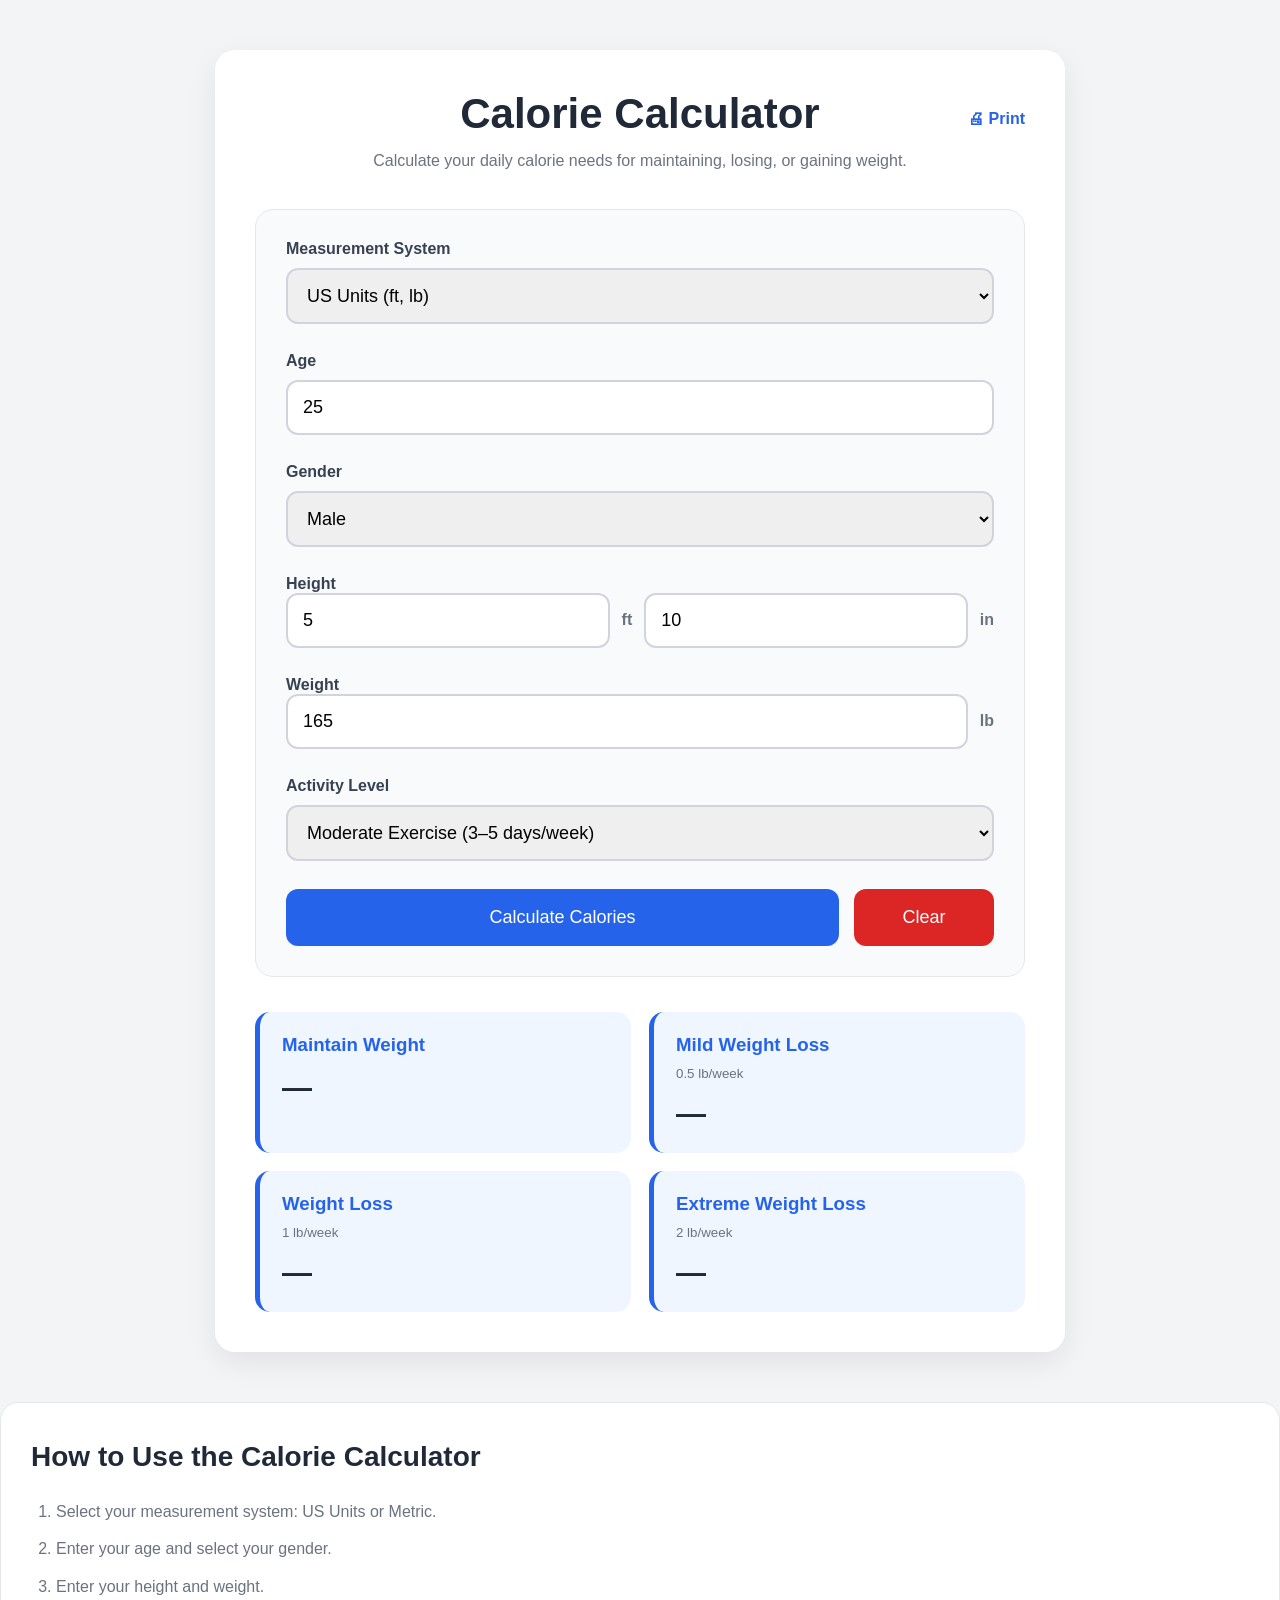
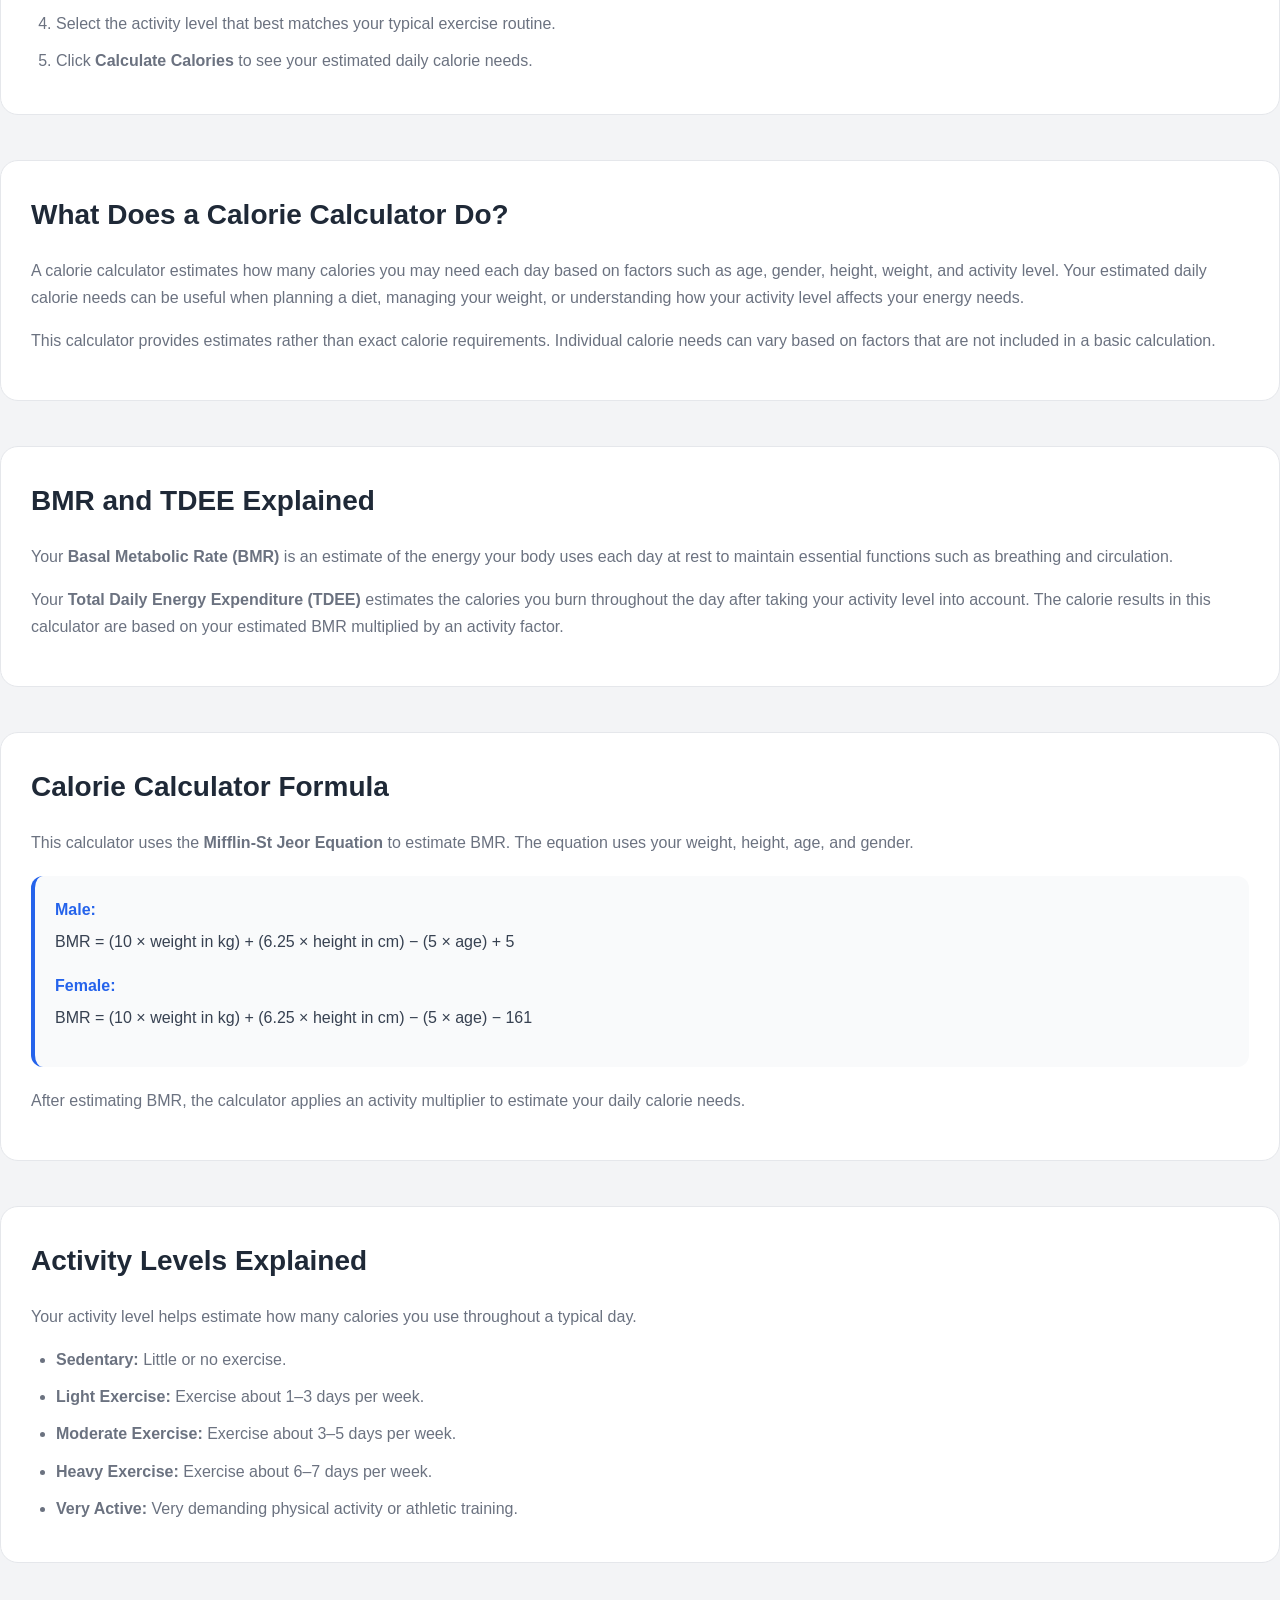
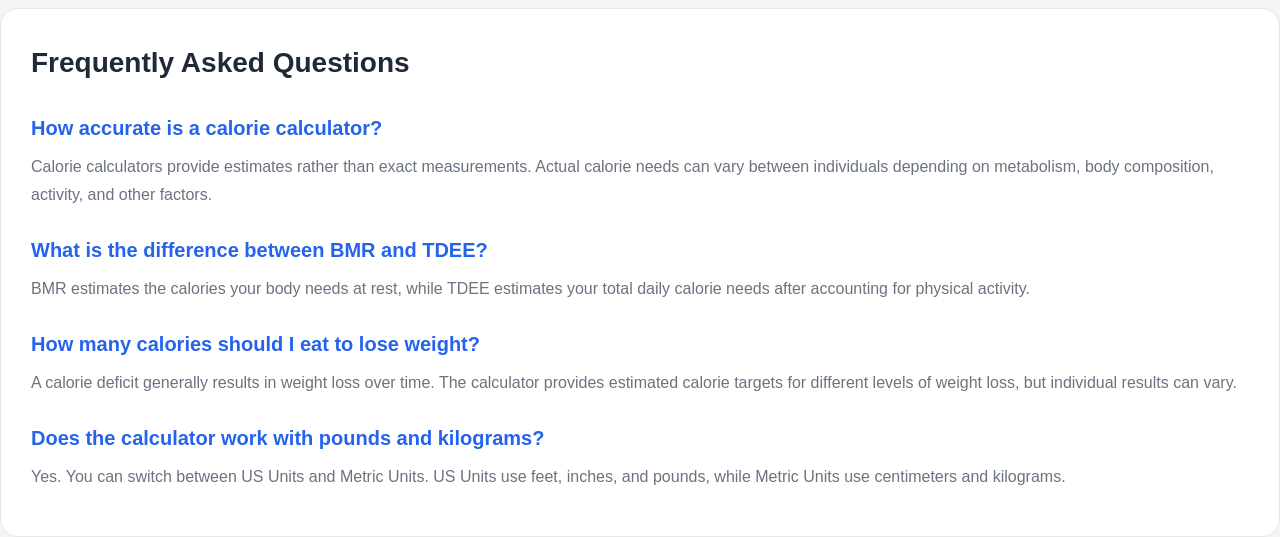
==== calorie-calculator/index.html @ cd074920 "added calorie generator" ====
<!DOCTYPE html>
<html lang="en">

<head>

    <meta charset="UTF-8">

    <meta name="viewport" content="width=device-width, initial-scale=1.0">

    <title>Calorie Calculator | WebHustle Tools</title>

    <meta name="description" content="Calculate your daily calorie needs for maintaining, losing, or gaining weight using our free calorie calculator.">

    <link rel="stylesheet" href="style.css">

</head>

<div class="container">

   <div class="title-row">

    <h1>
        Calorie Calculator
    </h1>


    <a href="print.html" target="_blank" class="print-link">
        🖨 Print
    </a>

</div>

    <p class="subtitle">
        Calculate your daily calorie needs for maintaining, losing, or gaining weight.
    </p>



    <!-- =====================================
         Calculator
    ====================================== -->

    <div class="calculator">

        <!-- Measurement System -->

        <div class="row">

            <label>
                Measurement System
            </label>

            <select id="unitSystem">

                <option value="us">
                    US Units (ft, lb)
                </option>

                <option value="metric">
                    Metric (cm, kg)
                </option>

            </select>

        </div>



        <!-- Age -->

        <div class="row">

            <label>
                Age
            </label>

            <input
                type="number"
                id="age"
                min="15"
                max="80"
                value="25"
            >

        </div>



        <!-- Gender -->

        <div class="row">

            <label>
                Gender
            </label>

            <select id="gender">

                <option value="male">
                    Male
                </option>

                <option value="female">
                    Female
                </option>

            </select>

        </div>



        <!-- Height (US) -->

        <div id="heightUS">

            <label>
                Height
            </label>

            <div class="double-input">

                <input
                    type="number"
                    id="feet"
                    value="5"
                    min="1"
                    max="8"
                >

                <span>
                    ft
                </span>

                <input
                    type="number"
                    id="inches"
                    value="10"
                    min="0"
                    max="11"
                >

                <span>
                    in
                </span>

            </div>

        </div>



        <!-- Height (Metric) -->

        <!-- Height (Metric) -->

        <div id="heightMetric" style="display:none;">

            <label>
                Height
            </label>

            <div class="double-input">

                <input
                    type="number"
                    id="cm"
                    value="178"
                >

                <span>
                    cm
                </span>

            </div>

        </div>



        <!-- Weight (US) -->

        <div id="weightUS">

            <label>
                Weight
            </label>

            <div class="double-input">

                <input
                    type="number"
                    id="pounds"
                    value="165"
                >

                <span>
                    lb
                </span>

            </div>

        </div>



        <!-- Weight (Metric) -->

        <div id="weightMetric" style="display:none;">

            <label>
                Weight
            </label>

            <div class="double-input">

                <input
                    type="number"
                    id="kg"
                    value="75"
                >

                <span>
                    kg
                </span>

            </div>

        </div>



        <!-- Activity -->

        <div class="row">

            <label>
                Activity Level
            </label>

            <select id="activity">

                <option value="1.2">
                    Sedentary (little or no exercise)
                </option>

                <option value="1.375">
                    Light Exercise (1–3 days/week)
                </option>

                <option value="1.55" selected>
                    Moderate Exercise (3–5 days/week)
                </option>

                <option value="1.725">
                    Heavy Exercise (6–7 days/week)
                </option>

                <option value="1.9">
                    Athlete / Very Active
                </option>

            </select>

        </div>



        <!-- Button -->

        <div class="button-row">

    <button id="calculateBtn">

        Calculate Calories

    </button>


    <button id="clearBtn">

        Clear

    </button>

    </div>
    </div>



    <!-- =====================================
         Results
    ====================================== -->

    <div class="results">

        <div class="result-card">

            <h3>
                Maintain Weight
            </h3>

            <p id="maintain">

                —

            </p>

        </div>



        <div class="result-card">

            <h3>
                Mild Weight Loss
            </h3>

            <small>
                0.5 lb/week
            </small>

            <p id="mild">

                —

            </p>

        </div>



        <div class="result-card">

            <h3>
                Weight Loss
            </h3>

            <small>
                1 lb/week
            </small>

            <p id="loss">

                —

            </p>

        </div>



        <div class="result-card">

            <h3>
                Extreme Weight Loss
            </h3>

            <small>
                2 lb/week
            </small>

            <p id="extreme">

                —

            </p>

        </div>

    </div>

</div>

<!-- =====================================
     Instructions
====================================== -->

<section class="info-section">

    <h2>
        How to Use the Calorie Calculator
    </h2>

    <ol>

        <li>
            Select your measurement system: US Units or Metric.
        </li>

        <li>
            Enter your age and select your gender.
        </li>

        <li>
            Enter your height and weight.
        </li>

        <li>
            Select the activity level that best matches your typical exercise routine.
        </li>

        <li>
            Click <strong>Calculate Calories</strong> to see your estimated daily calorie needs.
        </li>

    </ol>

</section>



<!-- =====================================
     About the Calculator
====================================== -->

<section class="info-section">

    <h2>
        What Does a Calorie Calculator Do?
    </h2>

    <p>
        A calorie calculator estimates how many calories you may need each
        day based on factors such as age, gender, height, weight, and
        activity level. Your estimated daily calorie needs can be useful
        when planning a diet, managing your weight, or understanding how
        your activity level affects your energy needs.
    </p>

    <p>
        This calculator provides estimates rather than exact calorie
        requirements. Individual calorie needs can vary based on factors
        that are not included in a basic calculation.
    </p>

</section>



<!-- =====================================
     BMR & TDEE
====================================== -->

<section class="info-section">

    <h2>
        BMR and TDEE Explained
    </h2>

    <p>
        Your <strong>Basal Metabolic Rate (BMR)</strong> is an estimate of
        the energy your body uses each day at rest to maintain essential
        functions such as breathing and circulation.
    </p>

    <p>
        Your <strong>Total Daily Energy Expenditure (TDEE)</strong> estimates
        the calories you burn throughout the day after taking your activity
        level into account. The calorie results in this calculator are based
        on your estimated BMR multiplied by an activity factor.
    </p>

</section>



<!-- =====================================
     Formula
====================================== -->

<section class="info-section">

    <h2>
        Calorie Calculator Formula
    </h2>

    <p>
        This calculator uses the <strong>Mifflin-St Jeor Equation</strong>
        to estimate BMR. The equation uses your weight, height, age, and
        gender.
    </p>

    <div class="formula-box">

        <strong>
            Male:
        </strong>

        <p>
            BMR = (10 × weight in kg) + (6.25 × height in cm)
            − (5 × age) + 5
        </p>


        <strong>
            Female:
        </strong>

        <p>
            BMR = (10 × weight in kg) + (6.25 × height in cm)
            − (5 × age) − 161
        </p>

    </div>

    <p>
        After estimating BMR, the calculator applies an activity multiplier
        to estimate your daily calorie needs.
    </p>

</section>



<!-- =====================================
     Activity Levels
====================================== -->

<section class="info-section">

    <h2>
        Activity Levels Explained
    </h2>

    <p>
        Your activity level helps estimate how many calories you use
        throughout a typical day.
    </p>

    <ul>

        <li>
            <strong>Sedentary:</strong>
            Little or no exercise.
        </li>

        <li>
            <strong>Light Exercise:</strong>
            Exercise about 1–3 days per week.
        </li>

        <li>
            <strong>Moderate Exercise:</strong>
            Exercise about 3–5 days per week.
        </li>

        <li>
            <strong>Heavy Exercise:</strong>
            Exercise about 6–7 days per week.
        </li>

        <li>
            <strong>Very Active:</strong>
            Very demanding physical activity or athletic training.
        </li>

    </ul>

</section>



<!-- =====================================
     FAQ
====================================== -->

<section class="info-section">

    <h2>
        Frequently Asked Questions
    </h2>


    <h3>
        How accurate is a calorie calculator?
    </h3>

    <p>
        Calorie calculators provide estimates rather than exact measurements.
        Actual calorie needs can vary between individuals depending on
        metabolism, body composition, activity, and other factors.
    </p>


    <h3>
        What is the difference between BMR and TDEE?
    </h3>

    <p>
        BMR estimates the calories your body needs at rest, while TDEE
        estimates your total daily calorie needs after accounting for
        physical activity.
    </p>


    <h3>
        How many calories should I eat to lose weight?
    </h3>

    <p>
        A calorie deficit generally results in weight loss over time.
        The calculator provides estimated calorie targets for different
        levels of weight loss, but individual results can vary.
    </p>


    <h3>
        Does the calculator work with pounds and kilograms?
    </h3>

    <p>
        Yes. You can switch between US Units and Metric Units. US Units
        use feet, inches, and pounds, while Metric Units use centimeters
        and kilograms.
    </p>

</section>

<script src="script.js"></script>

</html>
---- calorie-calculator/style.css ----
*{
    margin:0;
    padding:0;
    box-sizing:border-box;
}

body{

    font-family:Arial,Helvetica,sans-serif;

    background:#f3f4f6;

    color:#1f2937;

}

.container{

    max-width:850px;

    margin:50px auto;

    background:white;

    padding:40px;

    border-radius:20px;

    box-shadow:0 10px 30px rgba(0,0,0,.08);

}

h1{

    text-align:center;

    font-size:42px;

    margin-bottom:10px;

}

.subtitle{

    text-align:center;

    color:#6b7280;

    margin-bottom:35px;

    line-height:1.6;

}



/* ==========================
   Calculator Card
========================== */

.calculator{

    background:#f9fafb;

    border:1px solid #e5e7eb;

    border-radius:18px;

    padding:30px;

    display:flex;

    flex-direction:column;

    gap:28px;

}



.row{

    display:flex;

    flex-direction:column;

    gap:10px;

}



label{

    font-weight:bold;

    color:#374151;

}



input,
select{

    width:100%;

    padding:15px;

    font-size:18px;

    border:2px solid #d1d5db;

    border-radius:12px;

    outline:none;

}



input:focus,
select:focus{

    border-color:#2563eb;

}



/* ==========================
   Height & Weight Inputs
========================== */

.double-input{

    display:flex;

    align-items:center;

    gap:12px;

}



.double-input input{

    flex:1;

}



.double-input span{

    font-weight:bold;

    color:#6b7280;

}



/* ==========================
   Button
========================== */

button{

    border:none;

    background:#2563eb;

    color:white;

    padding:18px;

    font-size:18px;

    border-radius:12px;

    cursor:pointer;

    transition:.2s;

}



button:hover{

    background:#1d4ed8;

    transform:translateY(-2px);

}



button:active{

    transform:scale(.98);

}



/* ==========================
   Results
========================== */

.results{

    margin-top:35px;

    display:grid;

    grid-template-columns:repeat(2,1fr);

    gap:18px;

}



.result-card{

    background:#eff6ff;

    border-left:5px solid #2563eb;

    border-radius:15px;

    padding:22px;

}



.result-card h3{

    color:#2563eb;

    margin-bottom:8px;

}



.result-card small{

    color:#6b7280;

}



.result-card p{

    margin-top:15px;

    font-size:30px;

    font-weight:bold;

    color:#1f2937;

}



/* ==========================
   Mobile
========================== */

@media(max-width:700px){

.container{

    margin:15px;

    padding:20px;

}

.results{

    grid-template-columns:1fr;

}

.double-input{

    flex-wrap:wrap;

}

button{

    font-size:16px;

}

}

/* =====================================
   Information Sections
====================================== */

.info-section{

    margin-top:45px;

    padding:30px;

    background:#ffffff;

    border:1px solid #e5e7eb;

    border-radius:18px;

    line-height:1.7;

}

.info-section h2{

    font-size:28px;

    margin-bottom:18px;

    color:#1f2937;

}

.info-section h3{

    font-size:20px;

    margin-top:25px;

    margin-bottom:8px;

    color:#2563eb;

}

.info-section p{

    color:#6b7280;

    margin-bottom:16px;

}

.info-section ol,
.info-section ul{

    padding-left:25px;

    color:#6b7280;

}

.info-section li{

    margin-bottom:10px;

}

.formula-box{

    background:#f9fafb;

    border-left:4px solid #2563eb;

    padding:20px;

    border-radius:12px;

    margin:20px 0;

}

.formula-box strong{

    display:block;

    color:#2563eb;

    margin-bottom:5px;

}

.formula-box p{

    color:#374151;

    font-weight:500;

}

/* =====================================
   Title + Print Link
====================================== */

.title-row{

    display:flex;

    justify-content:center;

    align-items:center;

    position:relative;

}


.print-link{

    position:absolute;

    right:0;

    top:50%;

    transform:translateY(-50%);

    text-decoration:none;

    color:#2563eb;

    font-size:16px;

    font-weight:bold;

}


.print-link:hover{

    color:#1d4ed8;

}

/* =====================================
   Calculator Buttons
====================================== */

.button-row{

    display:flex;

    gap:15px;

}


#calculateBtn{

    flex:1;

}


#clearBtn{

    width:140px;

    background:#dc2626;

}


#clearBtn:hover{

    background:#b91c1c;

}


@media(max-width:700px){

    .button-row{

        flex-direction:column;

    }


    #clearBtn{

        width:100%;

    }

}
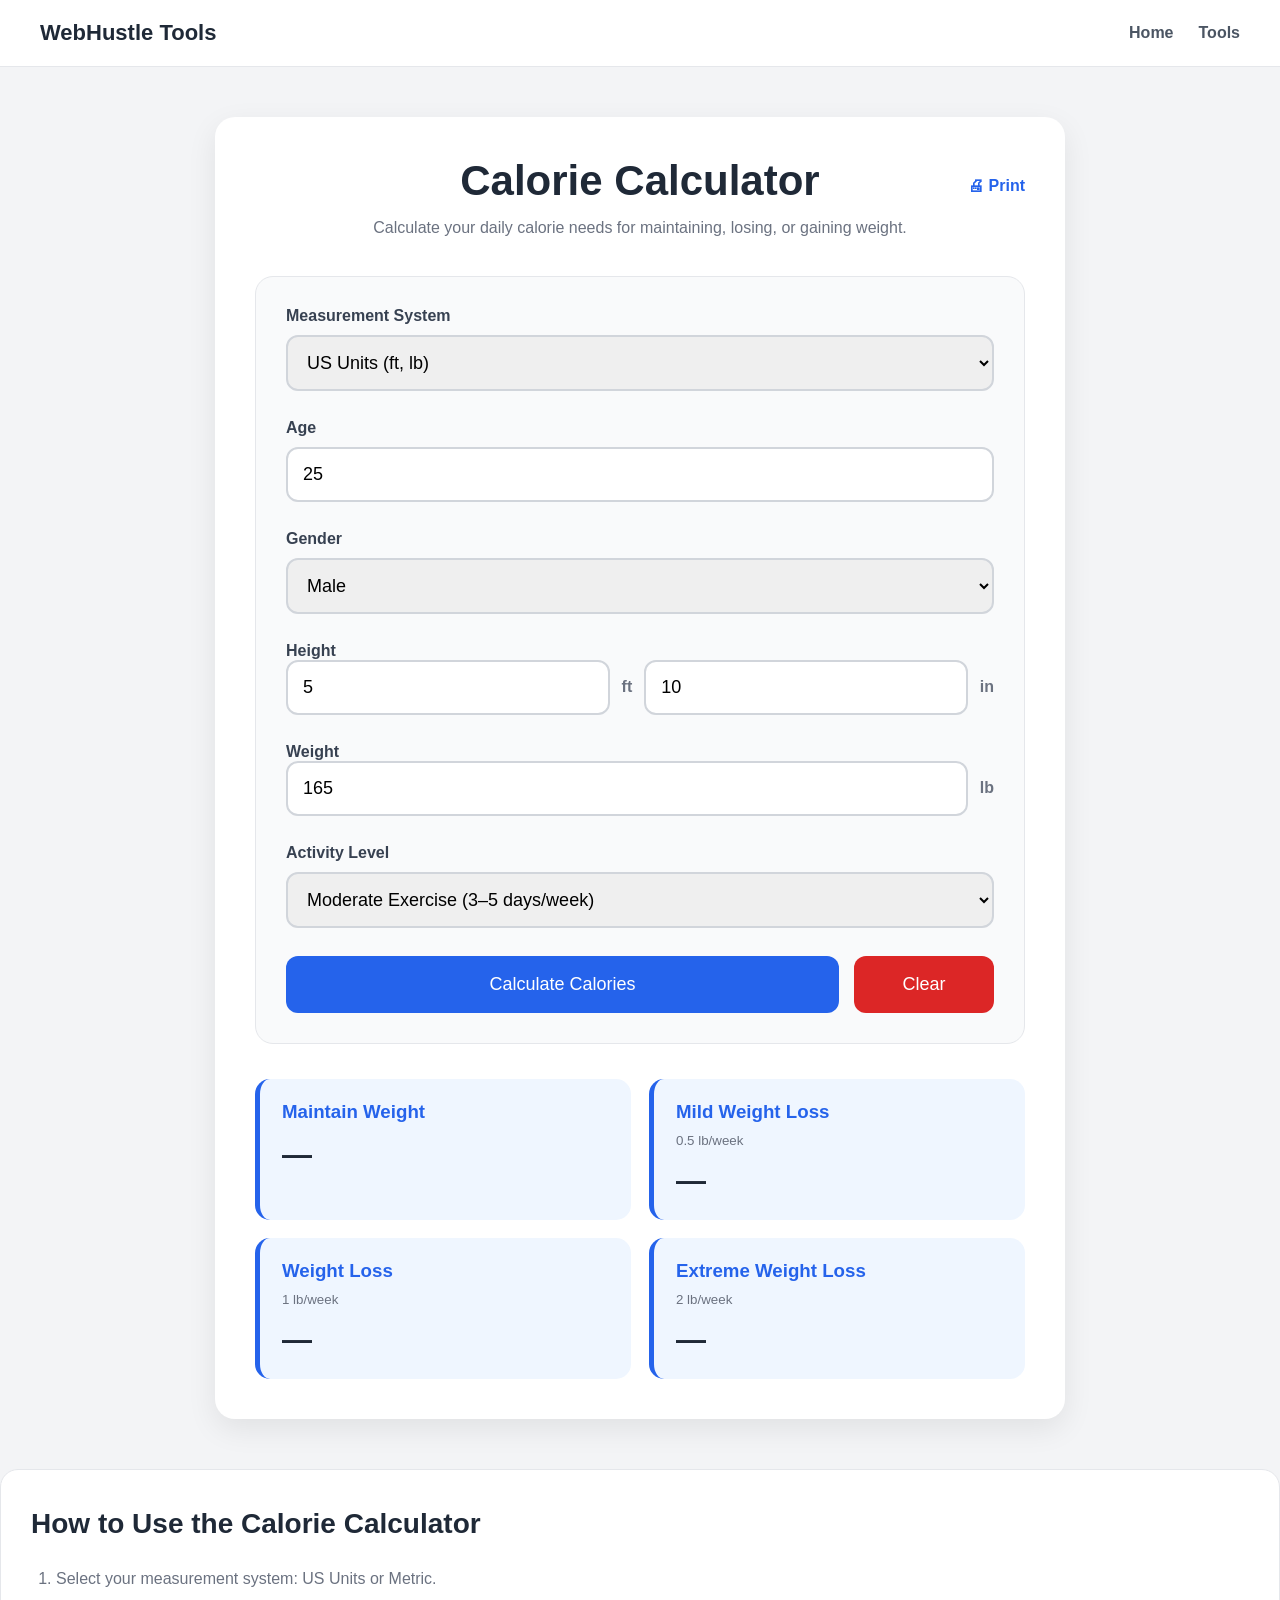
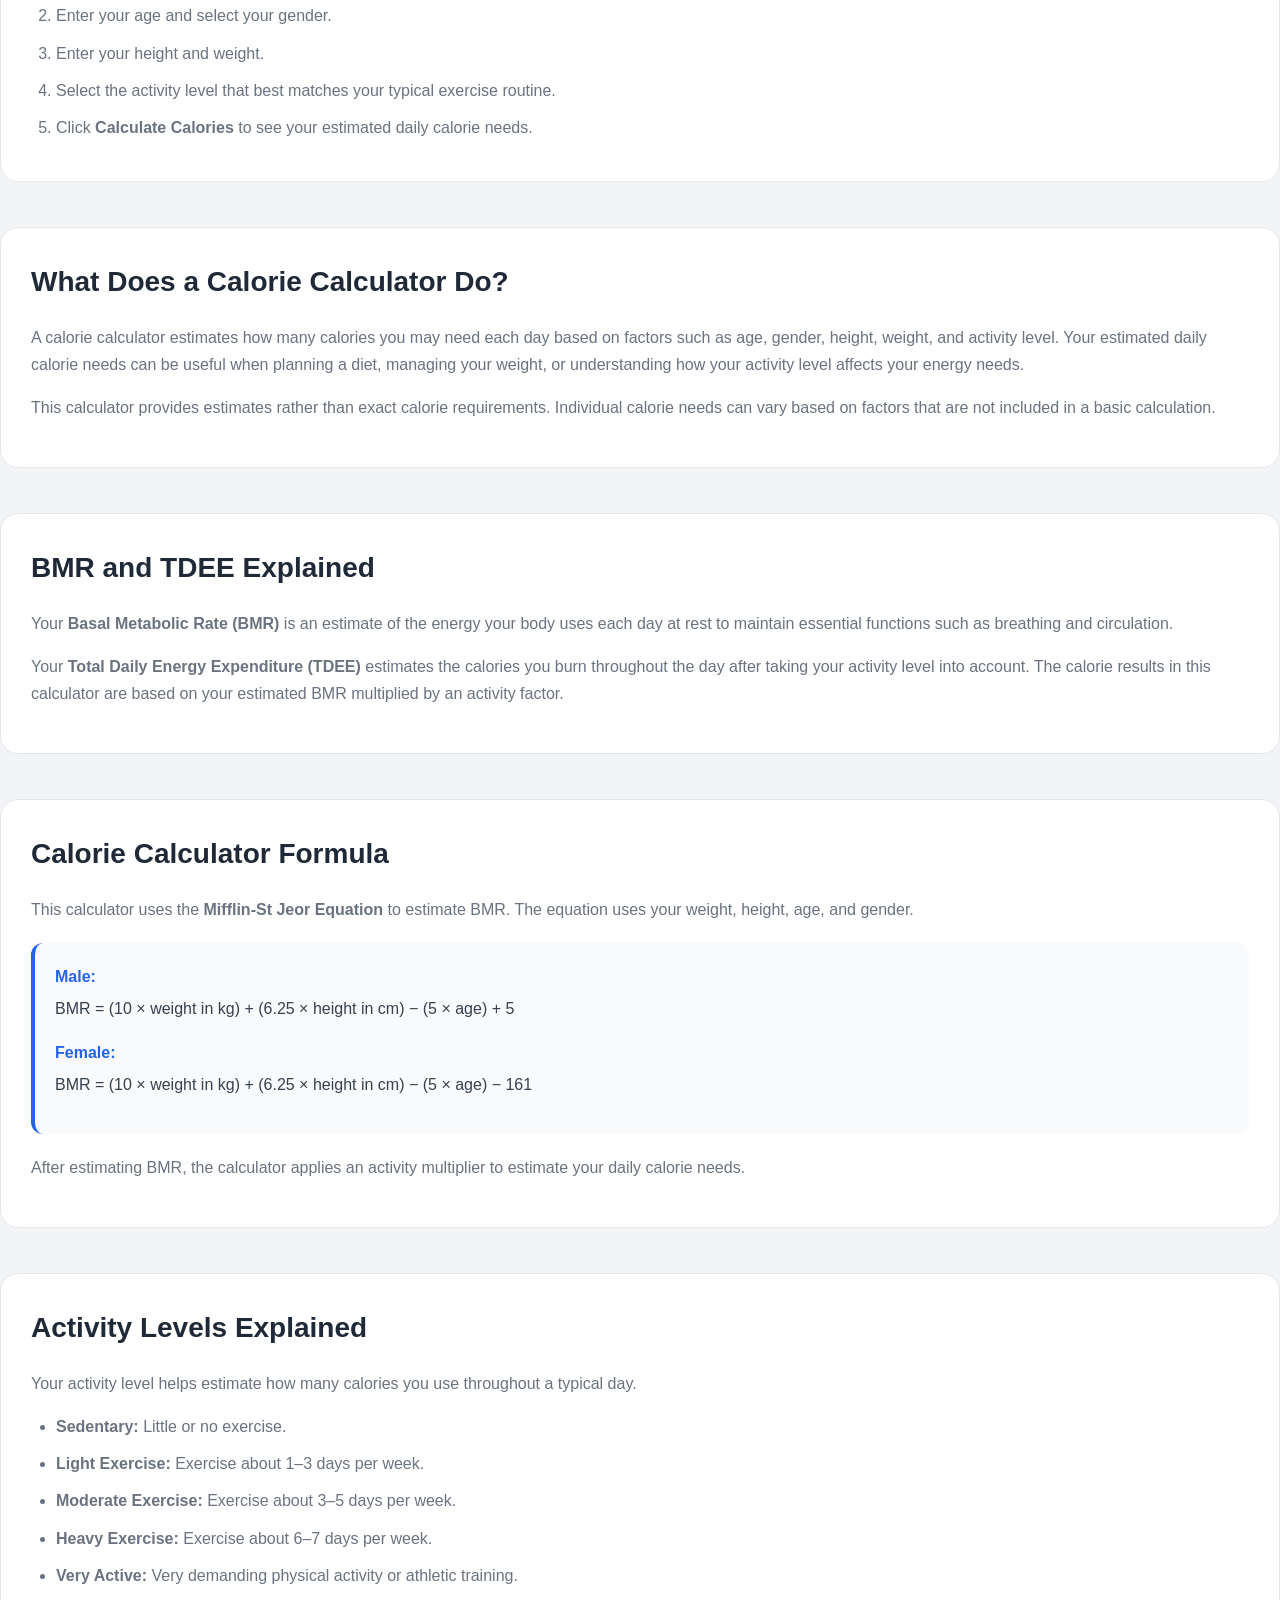
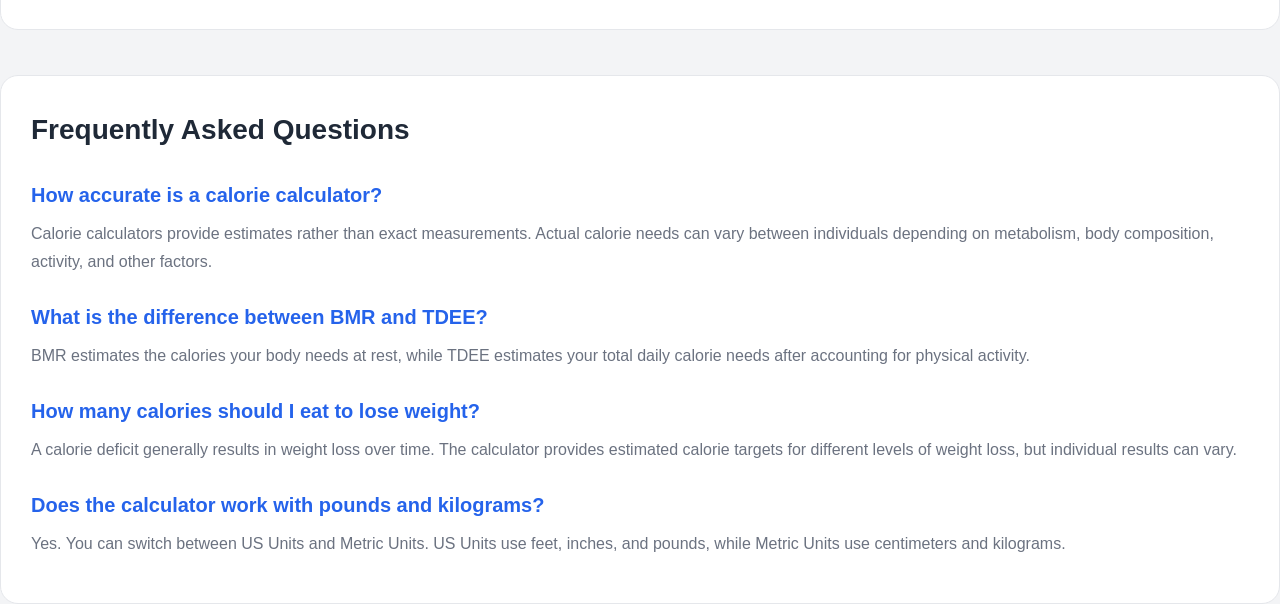
==== commit 7690bc34: "Add calorie calculator site navigation" ====
--- a/calorie-calculator/index.html
+++ b/calorie-calculator/index.html
@@ -14,6 +14,29 @@
     <link rel="stylesheet" href="style.css">
 
 </head>
+
+    <nav>
+
+        <div class="logo">
+            <a href="../index.html">
+                WebHustle Tools
+            </a>
+        </div>
+
+
+        <div class="nav-links">
+
+            <a href="../index.html">
+                Home
+            </a>
+
+            <a href="../index.html#tools">
+                Tools
+            </a>
+
+        </div>
+
+    </nav>
 
 <div class="container">
 
--- a/calorie-calculator/style.css
+++ b/calorie-calculator/style.css
@@ -496,4 +496,91 @@
 
     }
 
+}
+/* =====================================
+   Navigation
+====================================== */
+
+nav{
+
+    display:flex;
+
+    justify-content:space-between;
+
+    align-items:center;
+
+    padding:20px 40px;
+
+    background:white;
+
+    border-bottom:1px solid #e5e7eb;
+
+    position:sticky;
+
+    top:0;
+
+    z-index:1000;
+
+}
+
+
+.logo a{
+
+    color:#1f2937;
+
+    text-decoration:none;
+
+    font-size:22px;
+
+    font-weight:bold;
+
+}
+
+
+.nav-links{
+
+    display:flex;
+
+    gap:25px;
+
+}
+
+
+.nav-links a{
+
+    color:#4b5563;
+
+    text-decoration:none;
+
+    font-weight:600;
+
+    transition:.2s;
+
+}
+
+
+.nav-links a:hover{
+
+    color:#2563eb;
+
+}
+
+
+@media(max-width:700px){
+
+    nav{
+
+        padding:18px 20px;
+
+    }
+
+
+    .nav-links{
+
+        gap:14px;
+
+        font-size:14px;
+
+    }
+
 }
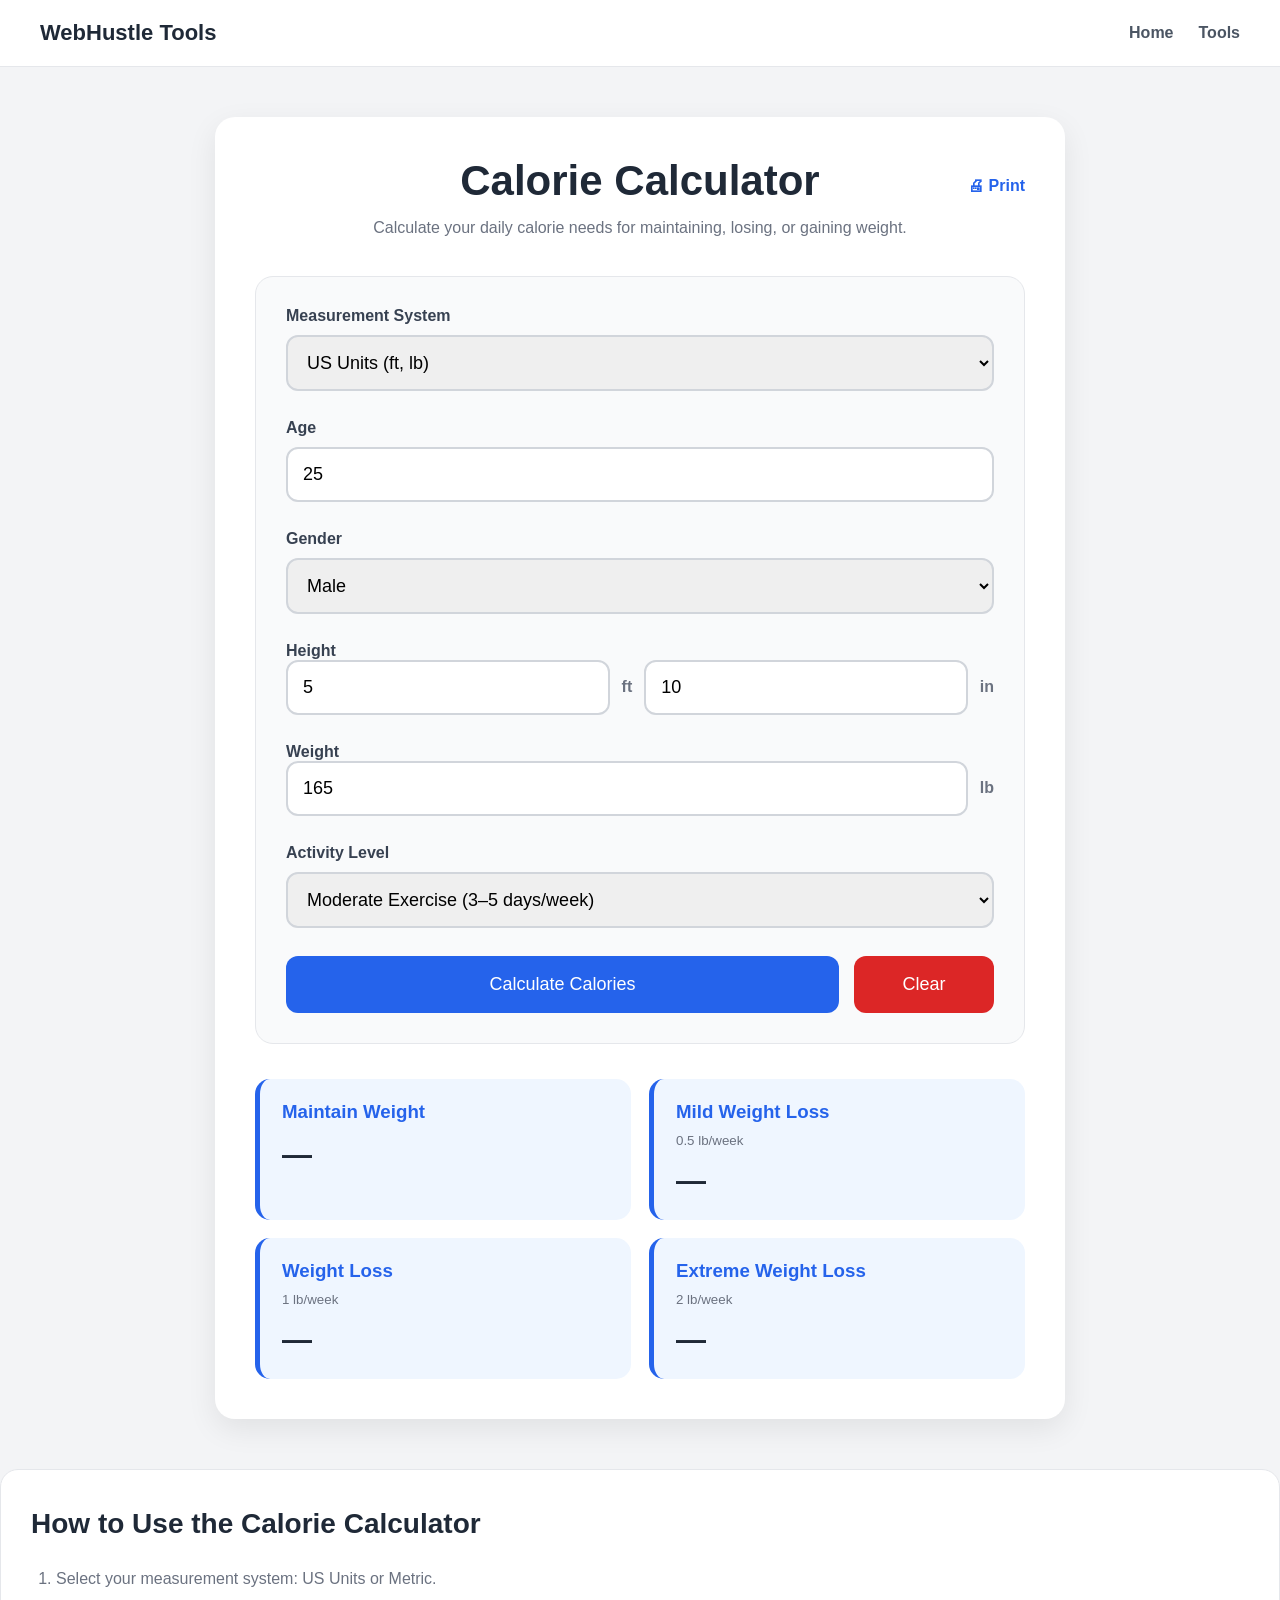
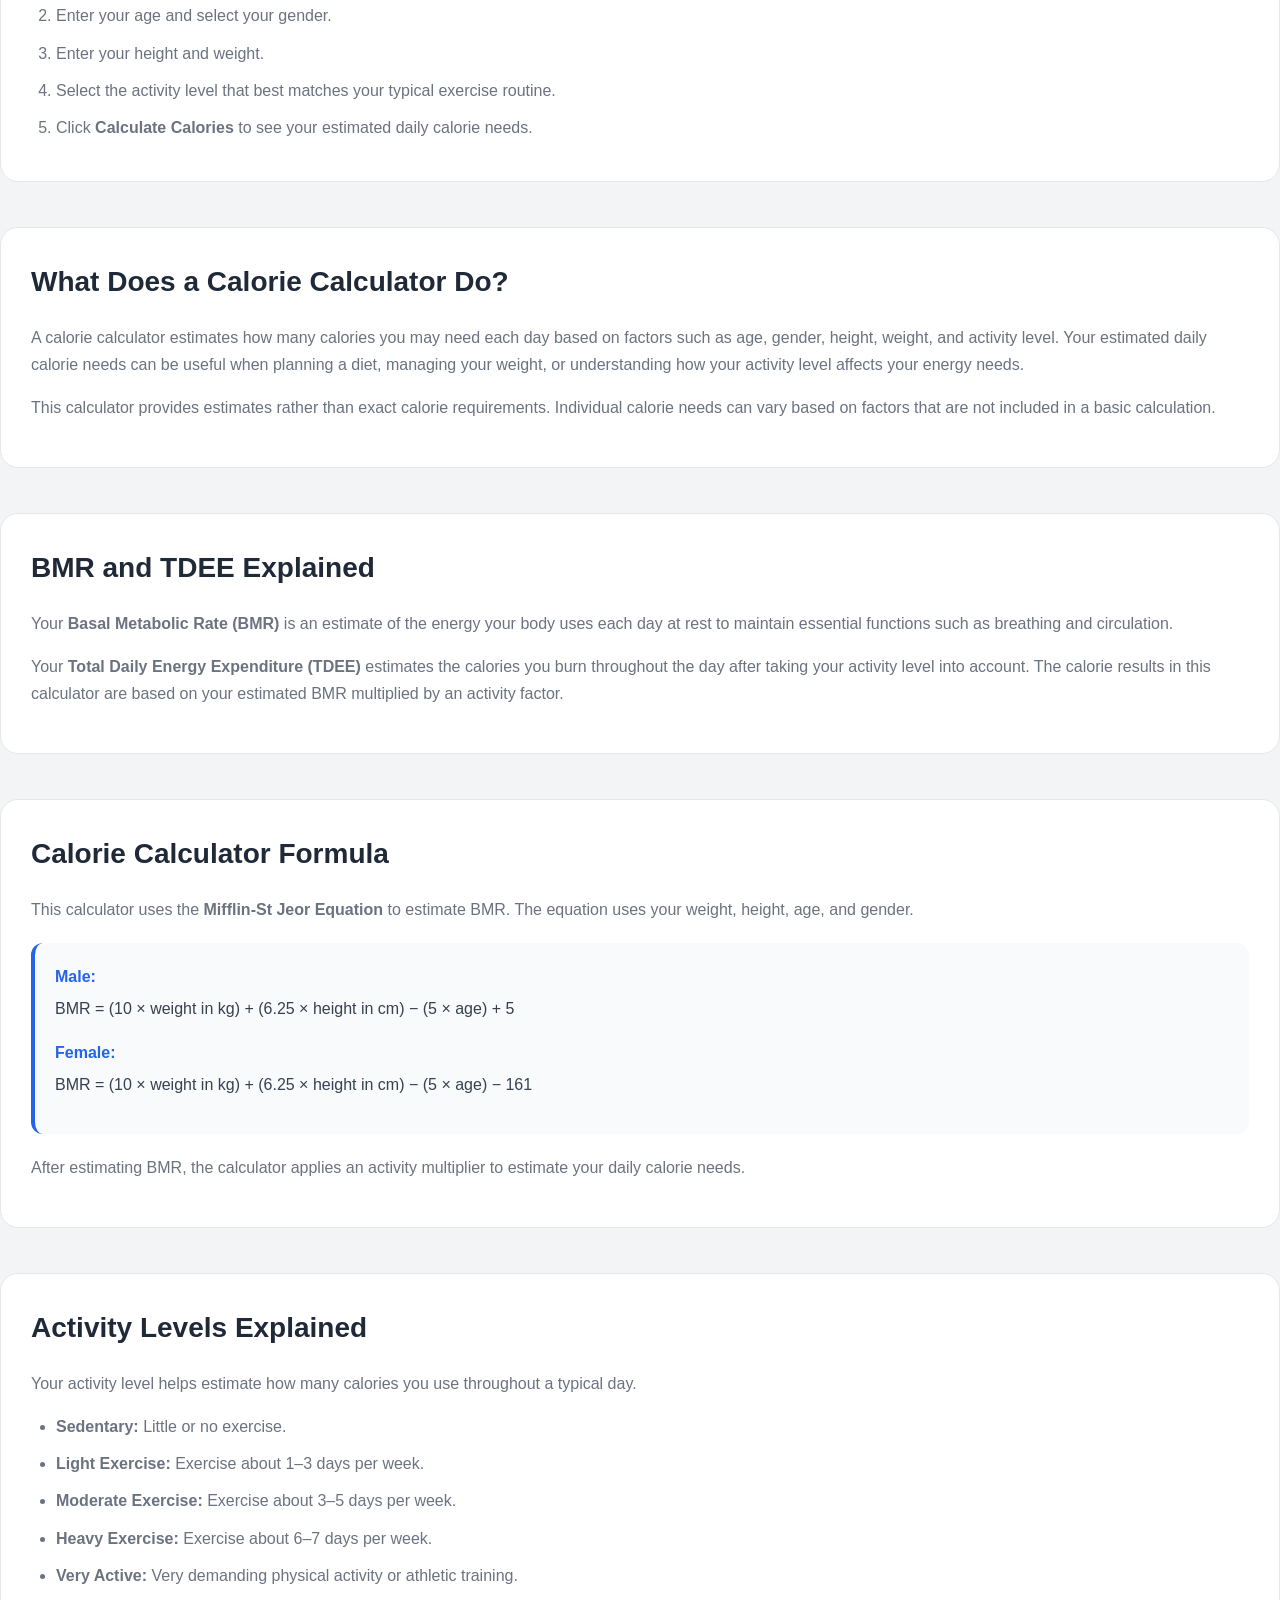
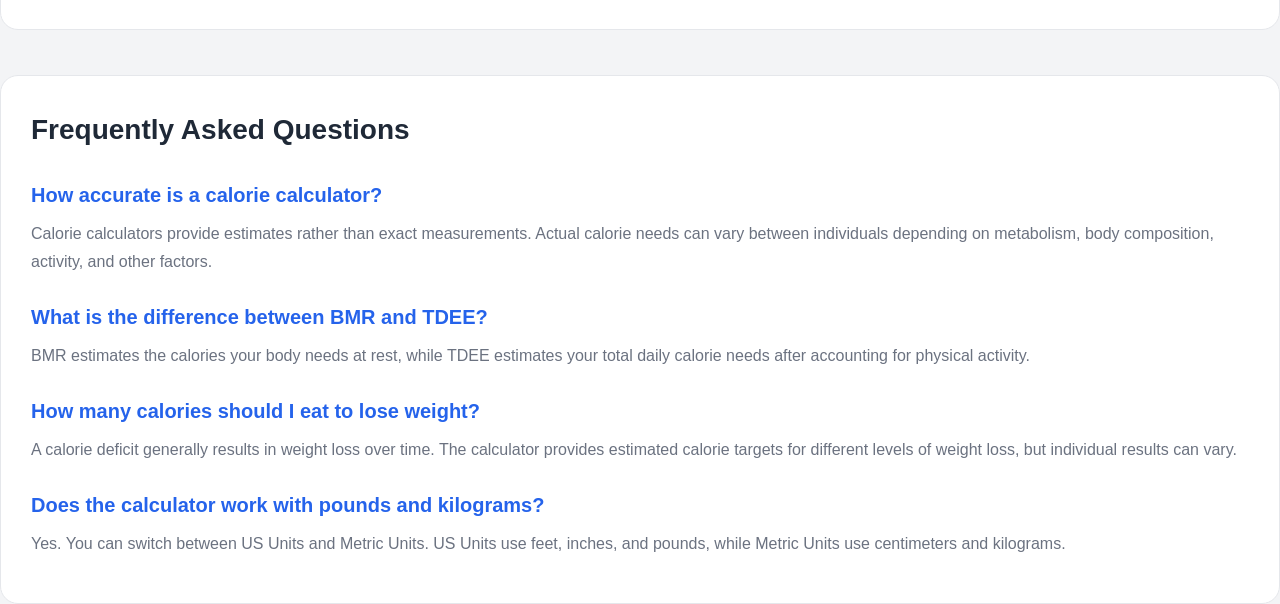
==== commit 725192bf: "added navbar and back to top buttons for each tool" ====
--- a/calorie-calculator/index.html
+++ b/calorie-calculator/index.html
@@ -56,7 +56,6 @@
     <p class="subtitle">
         Calculate your daily calorie needs for maintaining, losing, or gaining weight.
     </p>
-
 
 
     <!-- =====================================
@@ -640,6 +639,14 @@
 
 </section>
 
+<!-- =====================================
+     Back to Top Button
+====================================== -->
+
+<button id="backToTop" aria-label="Back to top">
+    ↑
+</button>
+
 <script src="script.js"></script>
 
 </html>
--- a/calorie-calculator/style.css
+++ b/calorie-calculator/style.css
@@ -583,4 +583,64 @@
 
     }
 
+}
+
+/* =====================================
+   Back to Top Button
+====================================== */
+
+#backToTop{
+
+    position:fixed;
+
+    bottom:30px;
+
+    right:30px;
+
+    width:52px;
+
+    height:52px;
+
+    border:none;
+
+    border-radius:50%;
+
+    background:#2563eb;
+
+    color:white;
+
+    font-size:24px;
+
+    font-weight:bold;
+
+    cursor:pointer;
+
+    display:none;
+
+    align-items:center;
+
+    justify-content:center;
+
+    box-shadow:0 6px 18px rgba(0,0,0,.18);
+
+    transition:.2s;
+
+    z-index:999;
+
+}
+
+
+#backToTop:hover{
+
+    background:#1d4ed8;
+
+    transform:translateY(-3px);
+
+}
+
+
+#backToTop:active{
+
+    transform:scale(.95);
+
 }
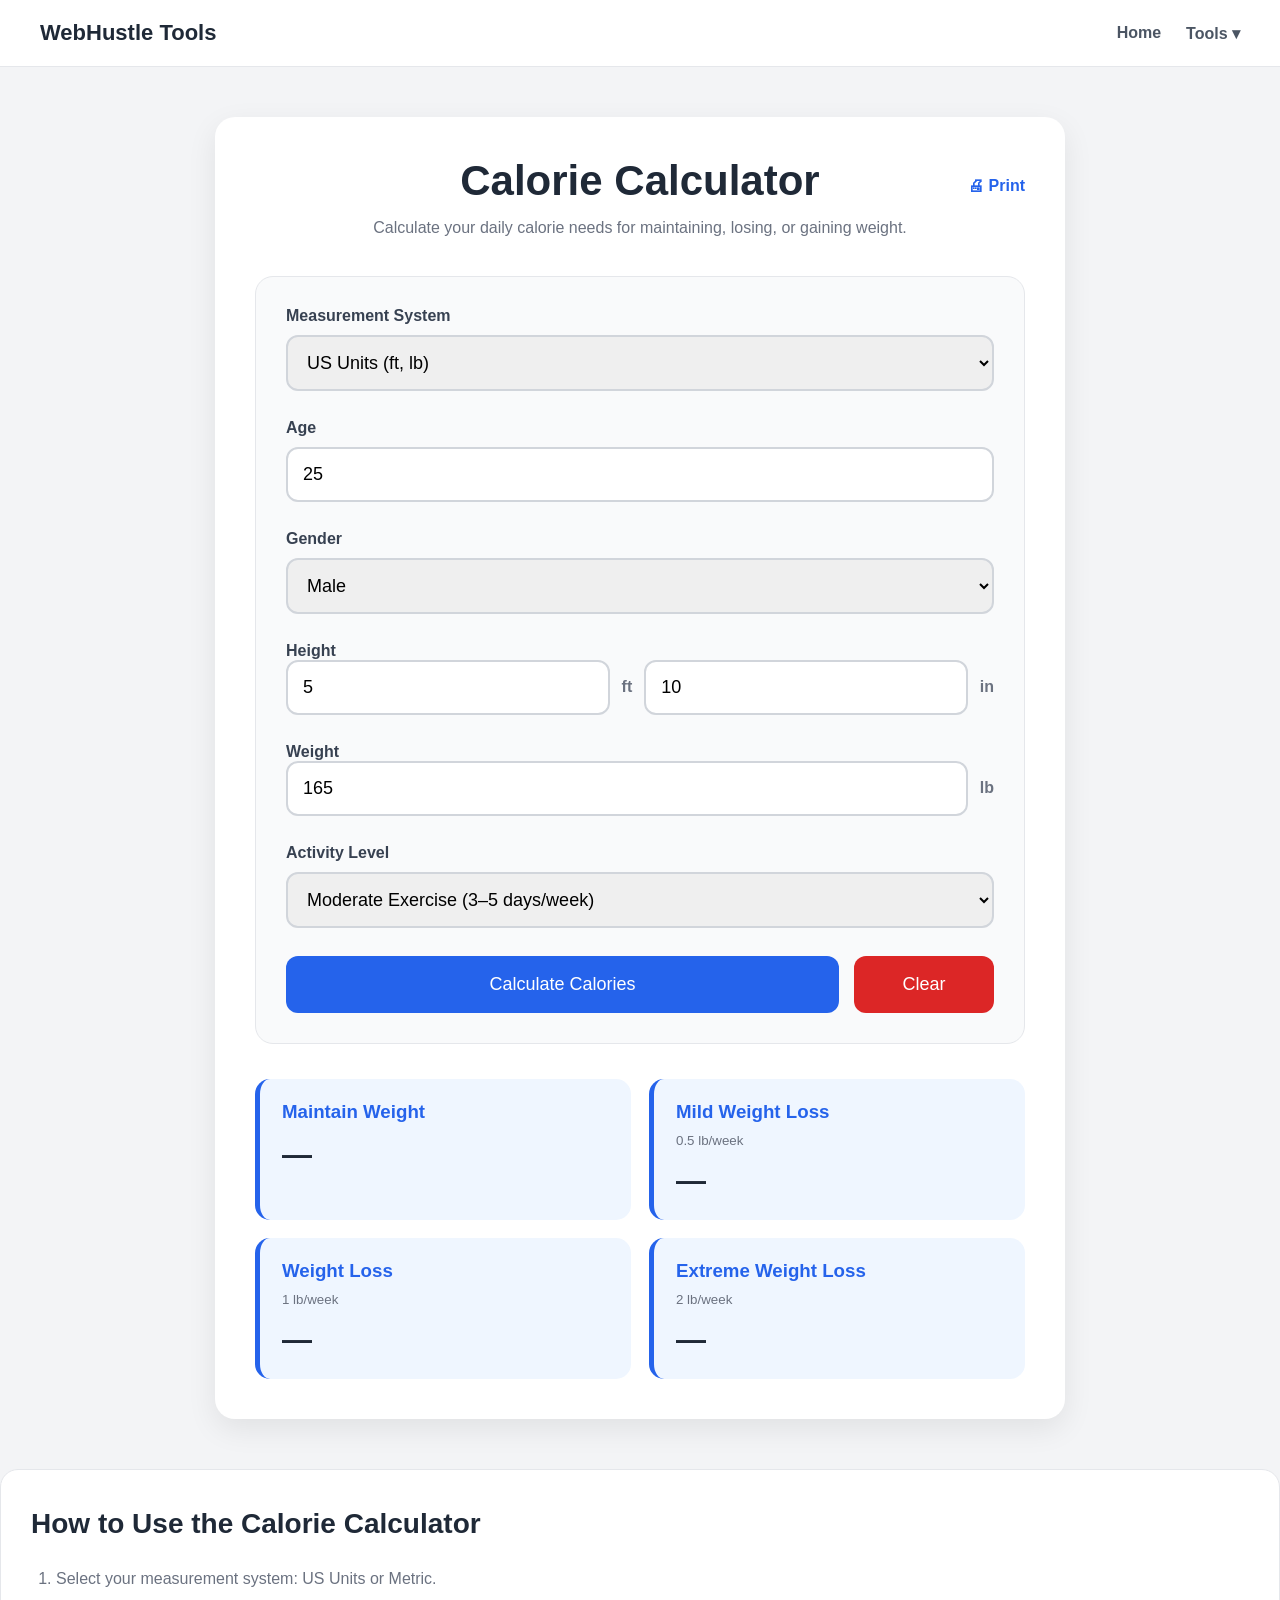
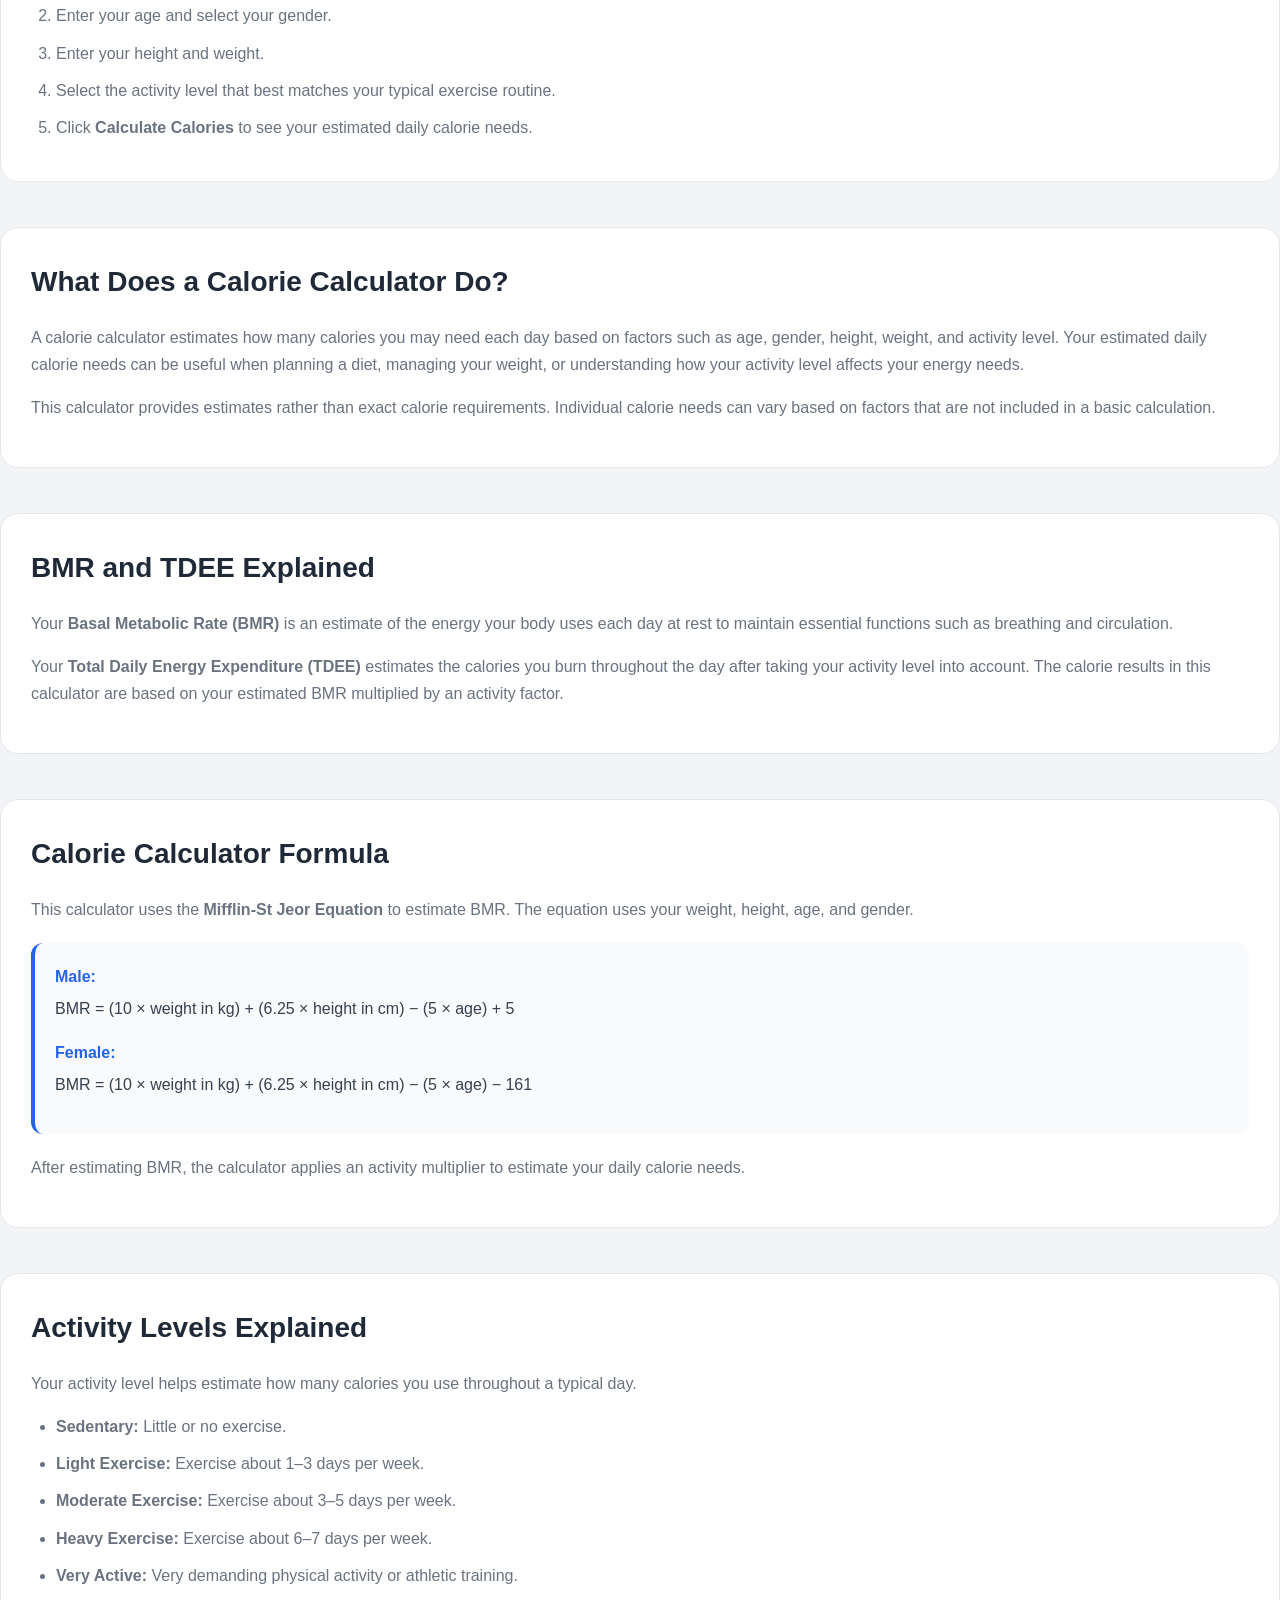
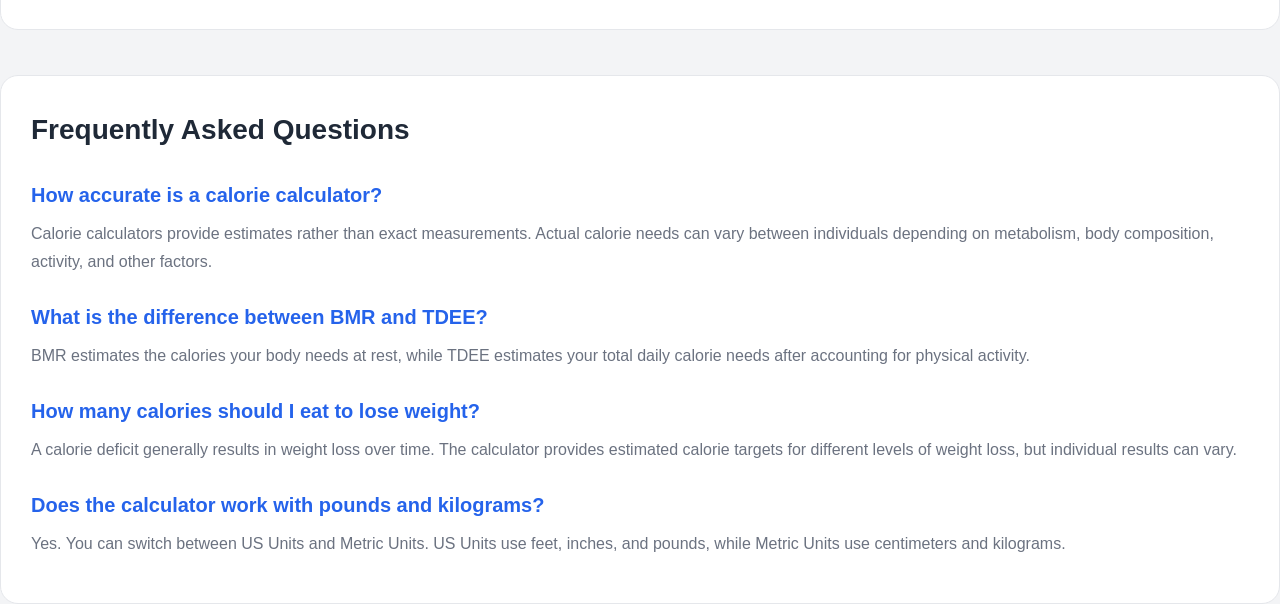
==== commit bccce2bd: "added dropdown tool for navbar" ====
--- a/calorie-calculator/index.html
+++ b/calorie-calculator/index.html
@@ -15,28 +15,70 @@
 
 </head>
 
-    <nav>
-
-        <div class="logo">
-            <a href="../index.html">
-                WebHustle Tools
-            </a>
-        </div>
-
-
-        <div class="nav-links">
-
-            <a href="../index.html">
-                Home
-            </a>
-
-            <a href="../index.html#tools">
-                Tools
-            </a>
-
-        </div>
-
-    </nav>
+   <nav>
+
+    <div class="logo">
+        <a href="../index.html">
+            WebHustle Tools
+        </a>
+    </div>
+
+
+    <div class="nav-links">
+
+        <a href="../index.html">
+            Home
+        </a>
+
+
+        <div class="tools-dropdown">
+
+            <button class="tools-dropdown-button">
+                Tools ▾
+            </button>
+
+
+            <div class="tools-dropdown-menu">
+
+                <a href="../scientific-calculator/index.html">
+                    Scientific Calculator
+                </a>
+
+                <a href="../word-counter/index.html">
+                    Word Counter
+                </a>
+
+                <a href="../lorem-ipsum/index.html">
+                    Lorem Ipsum Generator
+                </a>
+
+                <a href="../qr-code-generator/index.html">
+                    QR Code Generator
+                </a>
+
+                <a href="../password-generator/index.html">
+                    Password Generator
+                </a>
+
+                <a href="../gpa-calculator/index.html">
+                    GPA Calculator
+                </a>
+
+                <a href="../unit-converter/index.html">
+                    Unit Converter
+                </a>
+
+                <a href="../calorie-calculator/index.html">
+                    Calorie Calculator
+                </a>
+
+            </div>
+
+        </div>
+
+    </div>
+
+</nav>
 
 <div class="container">
 
--- a/calorie-calculator/style.css
+++ b/calorie-calculator/style.css
@@ -643,4 +643,136 @@
 
     transform:scale(.95);
 
+}
+
+/* =====================================
+   Tools Dropdown Navigation
+====================================== */
+
+.tools-dropdown {
+
+    position: relative;
+
+    display: inline-block;
+
+}
+
+
+.tools-dropdown-button {
+
+    background: none;
+
+    border: none;
+
+    color: #4b5563;
+
+    font-family: Arial, Helvetica, sans-serif;
+
+    font-size: 16px;
+
+    font-weight: 600;
+
+    cursor: pointer;
+
+    padding: 0;
+
+    margin: 0;
+
+}
+
+
+.tools-dropdown-button:hover {
+
+    background: none;
+
+    color: #4b5563;
+
+}
+
+
+/* Dropdown menu */
+
+.tools-dropdown-menu {
+
+    display: none;
+
+    position: absolute;
+
+    right: 0;
+
+    top: 100%;
+
+    width: 240px;
+
+    background: white;
+
+    border: 1px solid #e5e7eb;
+
+    border-radius: 12px;
+
+    box-shadow: 0 10px 30px rgba(0,0,0,0.12);
+
+    padding: 8px;
+
+    z-index: 2000;
+
+}
+
+
+/* Keep dropdown open while hovering */
+
+.tools-dropdown:hover .tools-dropdown-menu {
+
+    display: block;
+
+}
+
+
+/* Dropdown links */
+
+.tools-dropdown-menu a {
+
+    display: block;
+
+    padding: 11px 14px;
+
+    color: #374151;
+
+    text-decoration: none;
+
+    border-radius: 8px;
+
+    font-size: 15px;
+
+}
+
+
+.tools-dropdown-menu a:hover {
+
+    background: #f3f4f6;
+
+    color: #2563eb;
+
+}
+
+
+/* Current tool */
+
+.tools-dropdown-menu a.current-tool {
+
+    background: #eff6ff;
+
+    color: #2563eb;
+
+    font-weight: bold;
+
+}
+
+
+.tools-dropdown-menu a.current-tool:hover {
+
+    background: #dbeafe;
+
+    color: #1d4ed8;
+
 }
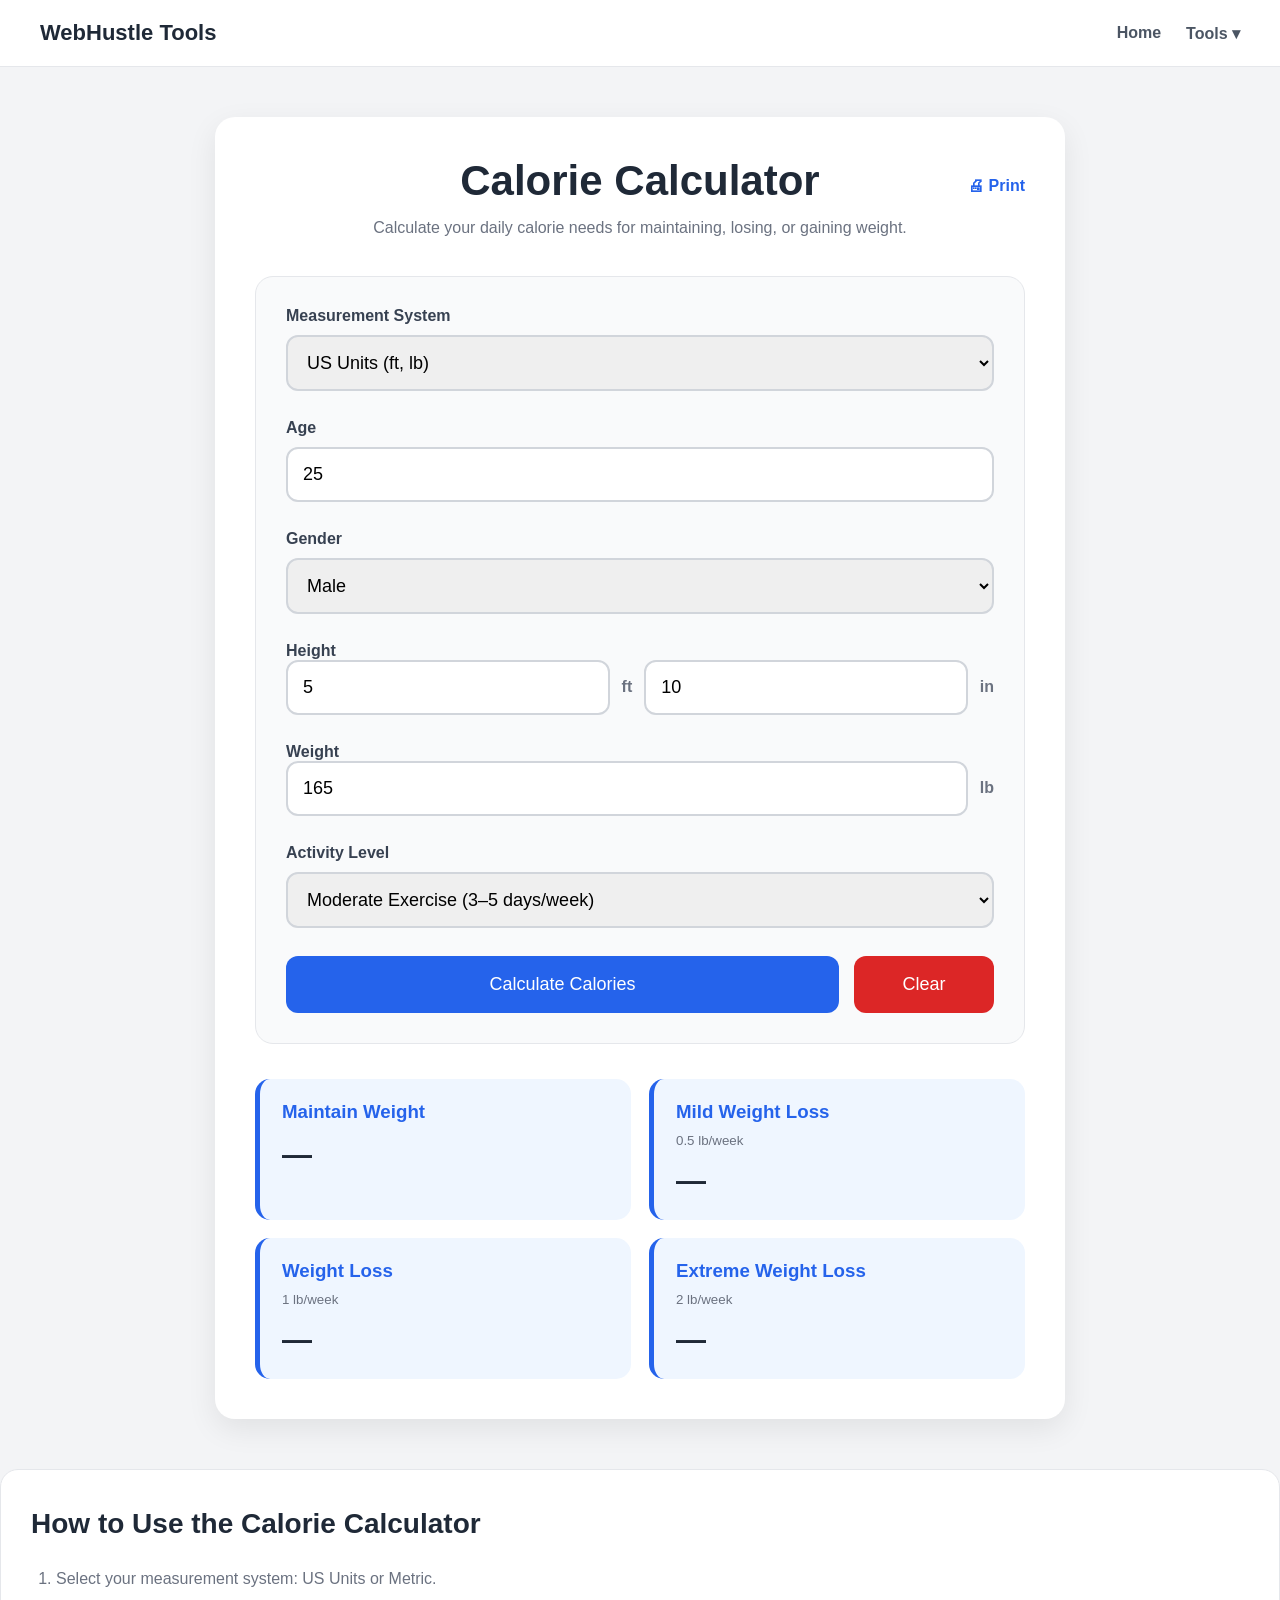
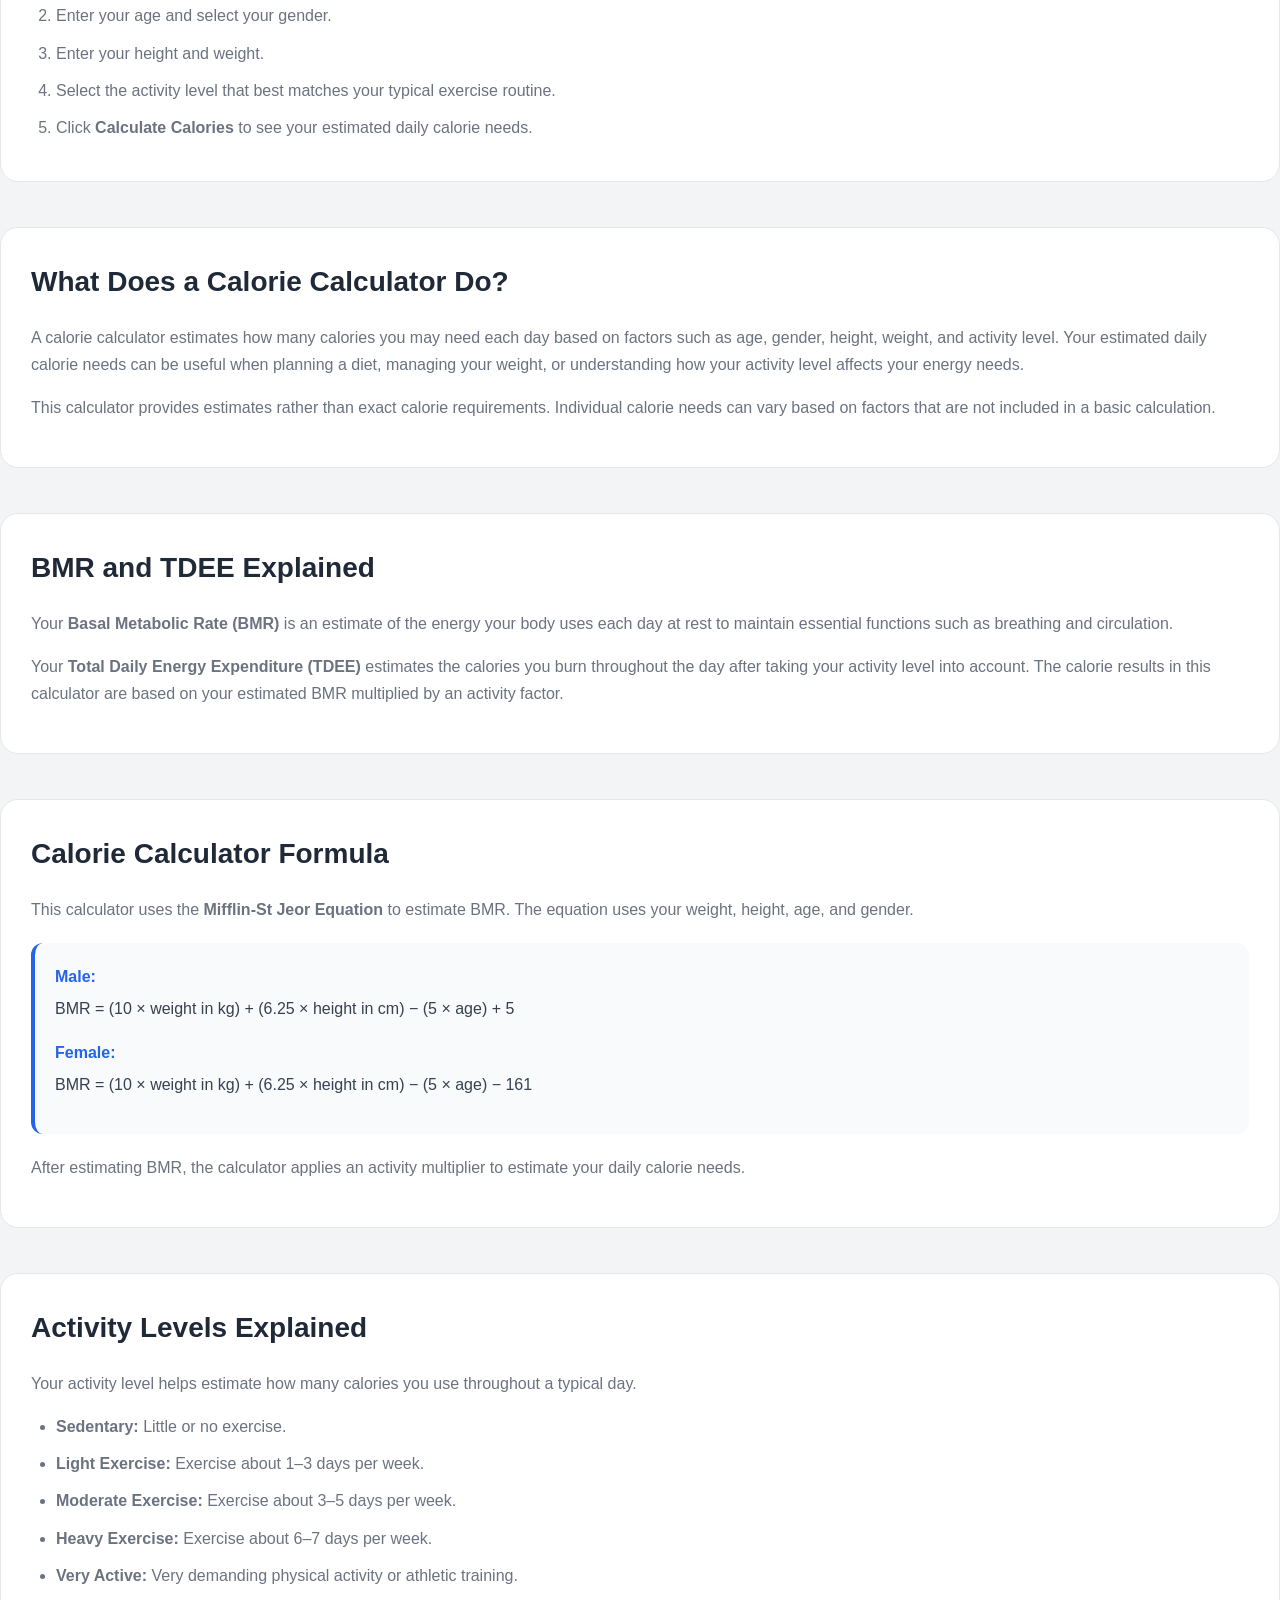
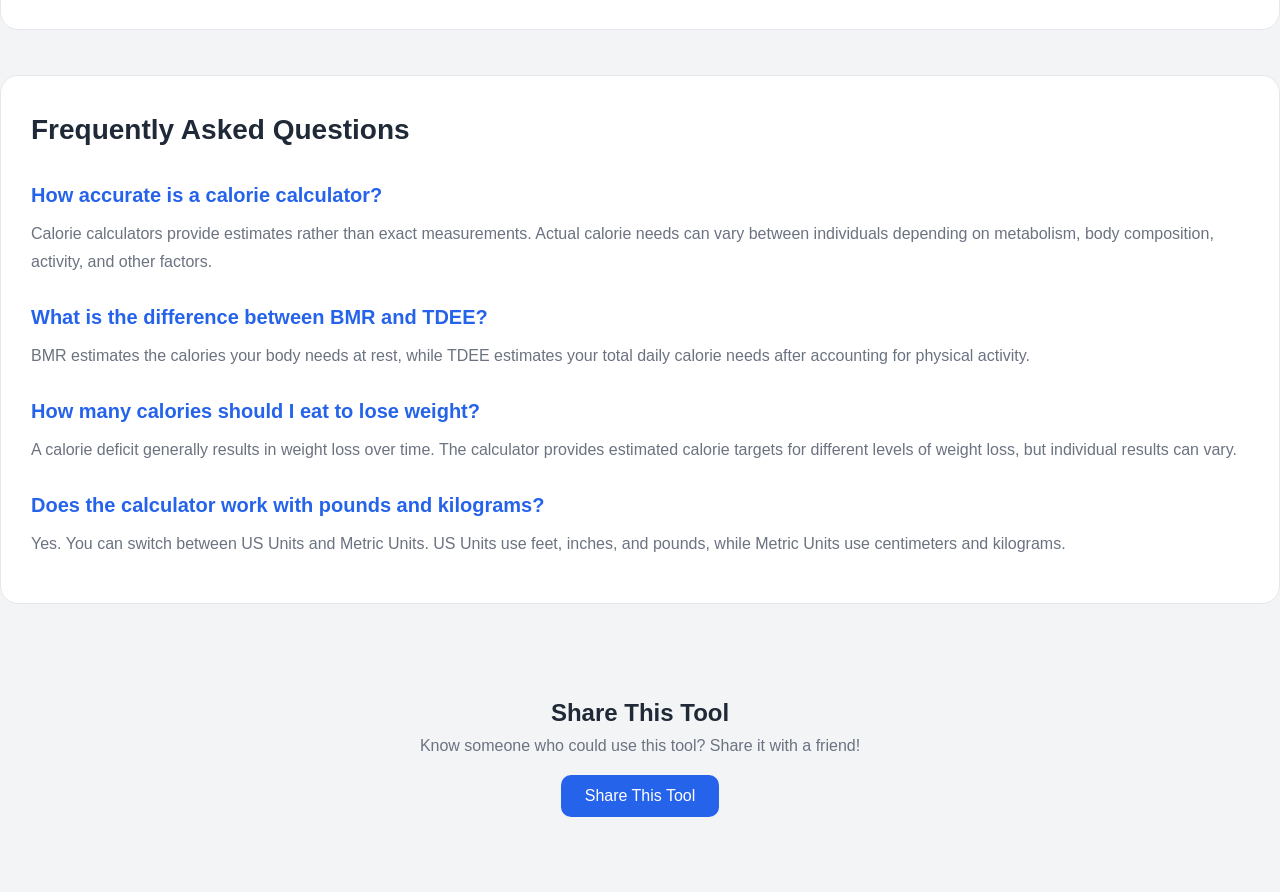
==== commit 04422c57: "share button for each tool" ====
--- a/calorie-calculator/index.html
+++ b/calorie-calculator/index.html
@@ -691,4 +691,25 @@
 
 <script src="script.js"></script>
 
+<!-- =====================================
+     Share This Tool
+====================================== -->
+
+<section class="share-section">
+
+    <h2>
+        Share This Tool
+    </h2>
+
+    <p>
+        Know someone who could use this tool?
+        Share it with a friend!
+    </p>
+
+    <button id="shareButton">
+        Share This Tool
+    </button>
+
+</section>
+
 </html>
--- a/calorie-calculator/style.css
+++ b/calorie-calculator/style.css
@@ -775,4 +775,367 @@
 
     color: #1d4ed8;
 
+}
+
+/* =====================================
+   Calorie Calculator - Mobile Optimization
+====================================== */
+
+@media (max-width:700px){
+
+    body{
+        overflow-x:hidden;
+    }
+
+
+    .container{
+
+        width:calc(100% - 20px);
+
+        max-width:none;
+
+        margin:20px auto;
+
+        padding:22px 17px;
+
+        border-radius:18px;
+
+    }
+
+
+    h1{
+
+        font-size:32px;
+
+        line-height:1.15;
+
+        margin-bottom:10px;
+
+    }
+
+
+    .subtitle{
+
+        font-size:15px;
+
+        line-height:1.6;
+
+        margin-bottom:28px;
+
+    }
+
+
+    /* Calculator */
+
+    .calculator{
+
+        padding:20px 16px;
+
+        border-radius:16px;
+
+        gap:22px;
+
+    }
+
+
+    .row{
+
+        gap:8px;
+
+    }
+
+
+    label{
+
+        font-size:15px;
+
+    }
+
+
+    input,
+    select{
+
+        width:100%;
+
+        height:54px;
+
+        padding:12px 14px;
+
+        font-size:16px;
+
+        border-radius:11px;
+
+    }
+
+
+    /* Height / weight inputs */
+
+    .double-input{
+
+        width:100%;
+
+        gap:8px;
+
+    }
+
+
+    .double-input input{
+
+        min-width:0;
+
+    }
+
+
+    .double-input span{
+
+        font-size:14px;
+
+    }
+
+
+    /* Calculate / Clear buttons */
+
+    .button-row{
+
+        gap:10px;
+
+    }
+
+
+    button{
+
+        width:100%;
+
+        min-height:54px;
+
+        padding:14px;
+
+        font-size:16px;
+
+        border-radius:11px;
+
+    }
+
+
+    #clearBtn{
+
+        width:100%;
+
+    }
+
+
+    /* Results */
+
+    .results{
+
+        grid-template-columns:1fr;
+
+        gap:12px;
+
+        margin-top:25px;
+
+    }
+
+
+    .result-card{
+
+        padding:18px;
+
+        border-radius:13px;
+
+    }
+
+
+    .result-card h3{
+
+        font-size:18px;
+
+    }
+
+
+    .result-card p{
+
+        font-size:26px;
+
+        margin-top:12px;
+
+    }
+
+
+    /* Information sections */
+
+    .info-section{
+
+        margin-top:30px;
+
+        padding:20px;
+
+        border-radius:16px;
+
+    }
+
+
+    .info-section h2{
+
+        font-size:23px;
+
+        line-height:1.3;
+
+    }
+
+
+    .info-section h3{
+
+        font-size:18px;
+
+    }
+
+
+    .info-section p,
+    .info-section li{
+
+        font-size:15px;
+
+        line-height:1.7;
+
+    }
+
+
+    .info-section ol,
+    .info-section ul{
+
+        padding-left:21px;
+
+    }
+
+
+    /* Formula */
+
+    .formula-box{
+
+        padding:17px;
+
+    }
+
+
+    /* Print link */
+
+    .title-row{
+
+        display:block;
+
+    }
+
+
+    .print-link{
+
+        position:static;
+
+        display:block;
+
+        transform:none;
+
+        text-align:center;
+
+        margin-top:10px;
+
+        font-size:14px;
+
+    }
+
+
+    /* Back to top */
+
+    #backToTop{
+
+        width:46px !important;
+
+        height:46px !important;
+
+        min-height:46px !important;
+
+        padding:0 !important;
+
+        right:20px;
+
+        bottom:20px;
+
+        font-size:21px;
+
+    }
+
+}
+
+/* =====================================
+   Share This Tool
+====================================== */
+
+.share-section {
+
+    width: 100%;
+
+    max-width: 700px;
+
+    margin: 60px auto 40px auto;
+
+    padding: 35px 25px;
+
+    text-align: center;
+
+    background: #f3f4f6;
+
+    border-radius: 16px;
+
+}
+
+
+.share-section h2 {
+
+    margin: 0 0 10px 0;
+
+    text-align: center;
+
+}
+
+
+.share-section p {
+
+    color: #6b7280;
+
+    margin: 0 auto 20px auto;
+
+    text-align: center;
+
+}
+
+
+#shareButton {
+
+    display: block;
+
+    margin: 0 auto;
+
+    background: #2563eb;
+
+    color: white;
+
+    border: none;
+
+    padding: 12px 24px;
+
+    border-radius: 10px;
+
+    font-size: 16px;
+
+    cursor: pointer;
+
+    transition: 0.2s;
+
+}
+
+
+#shareButton:hover {
+
+    background: #1d4ed8;
+
 }
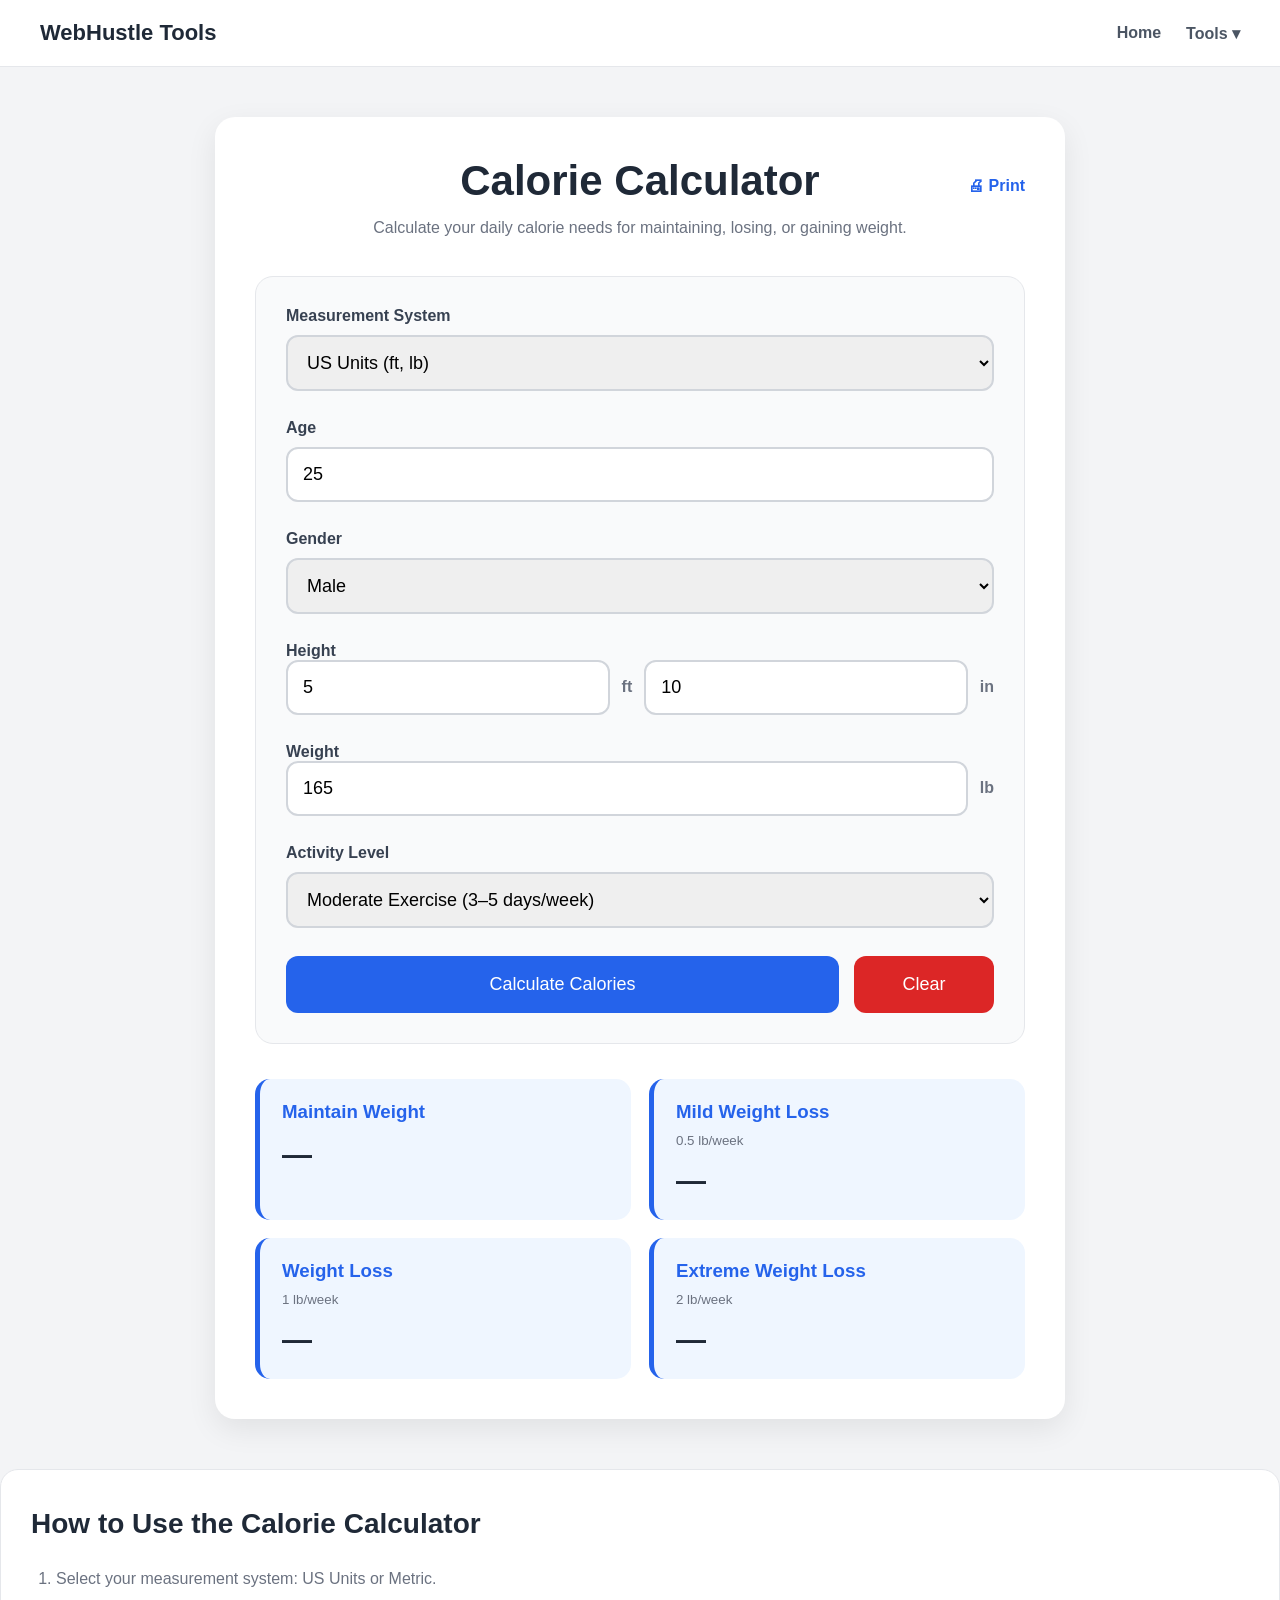
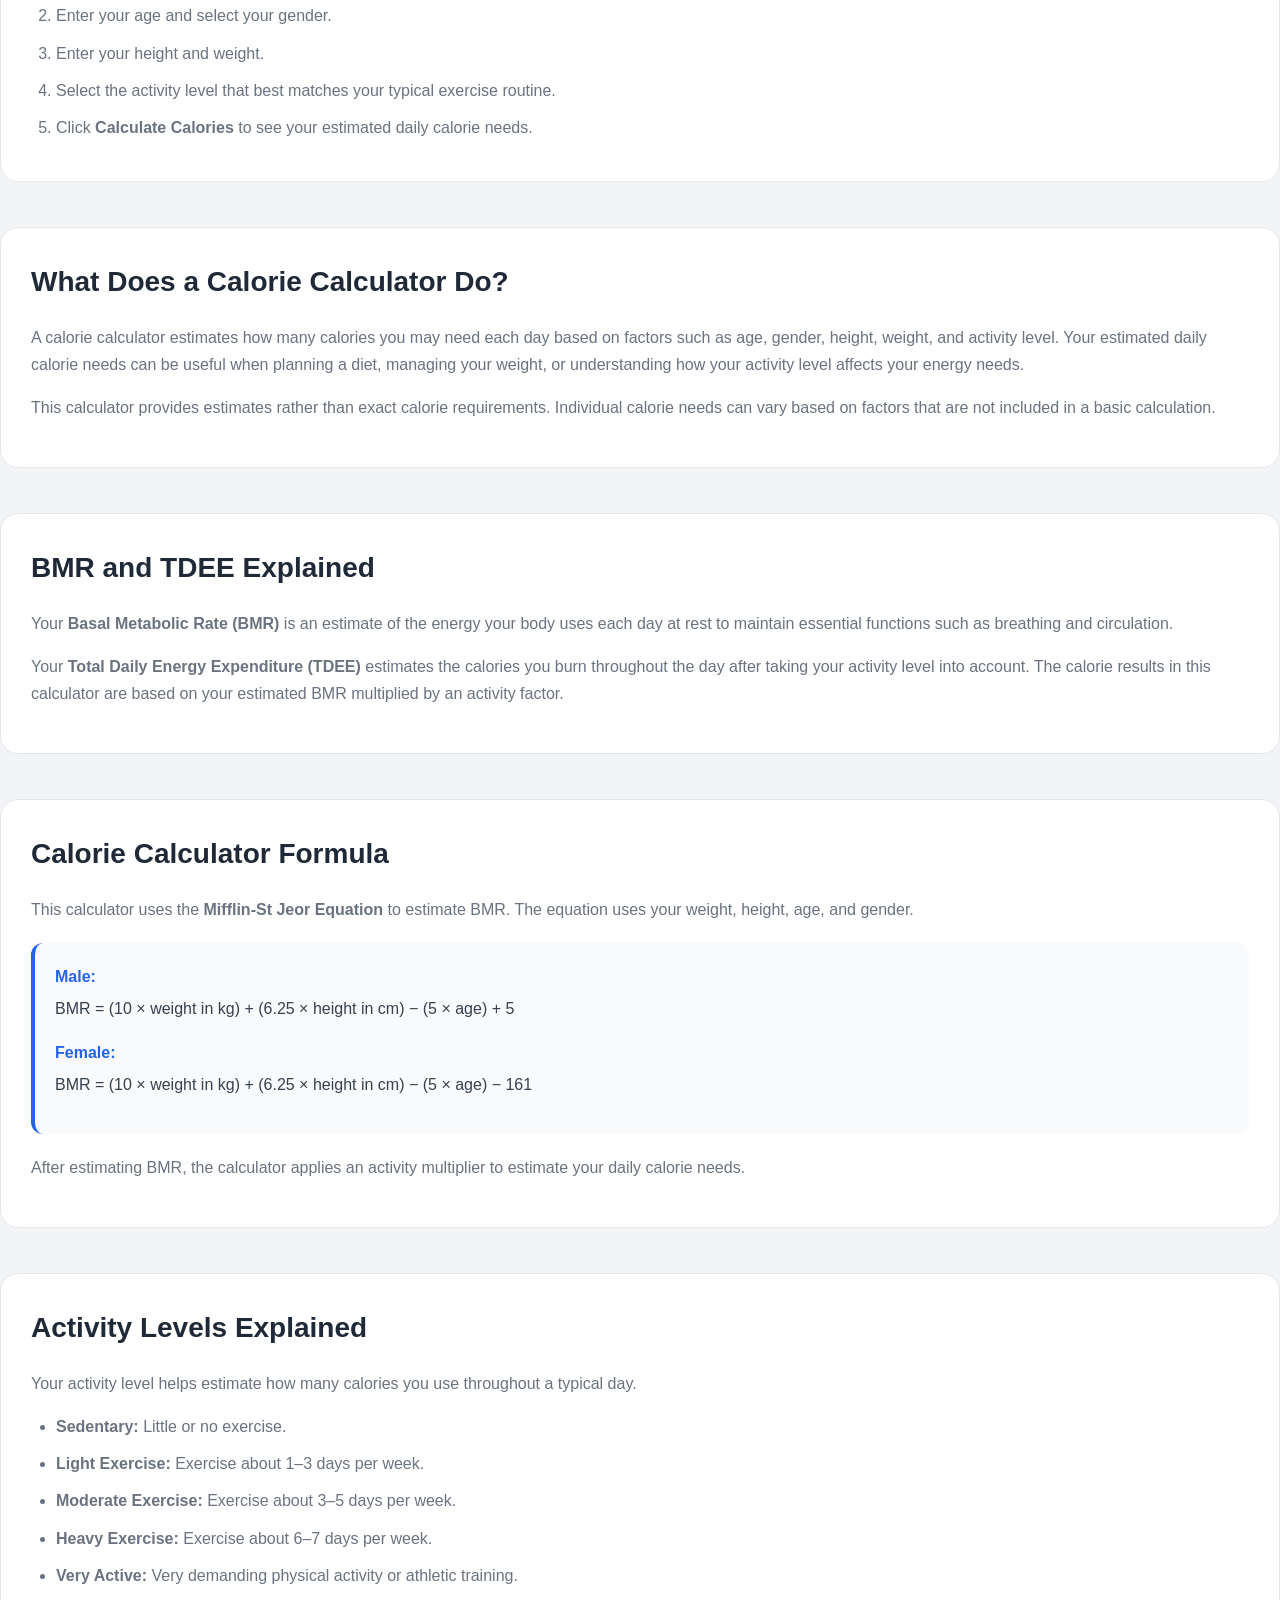
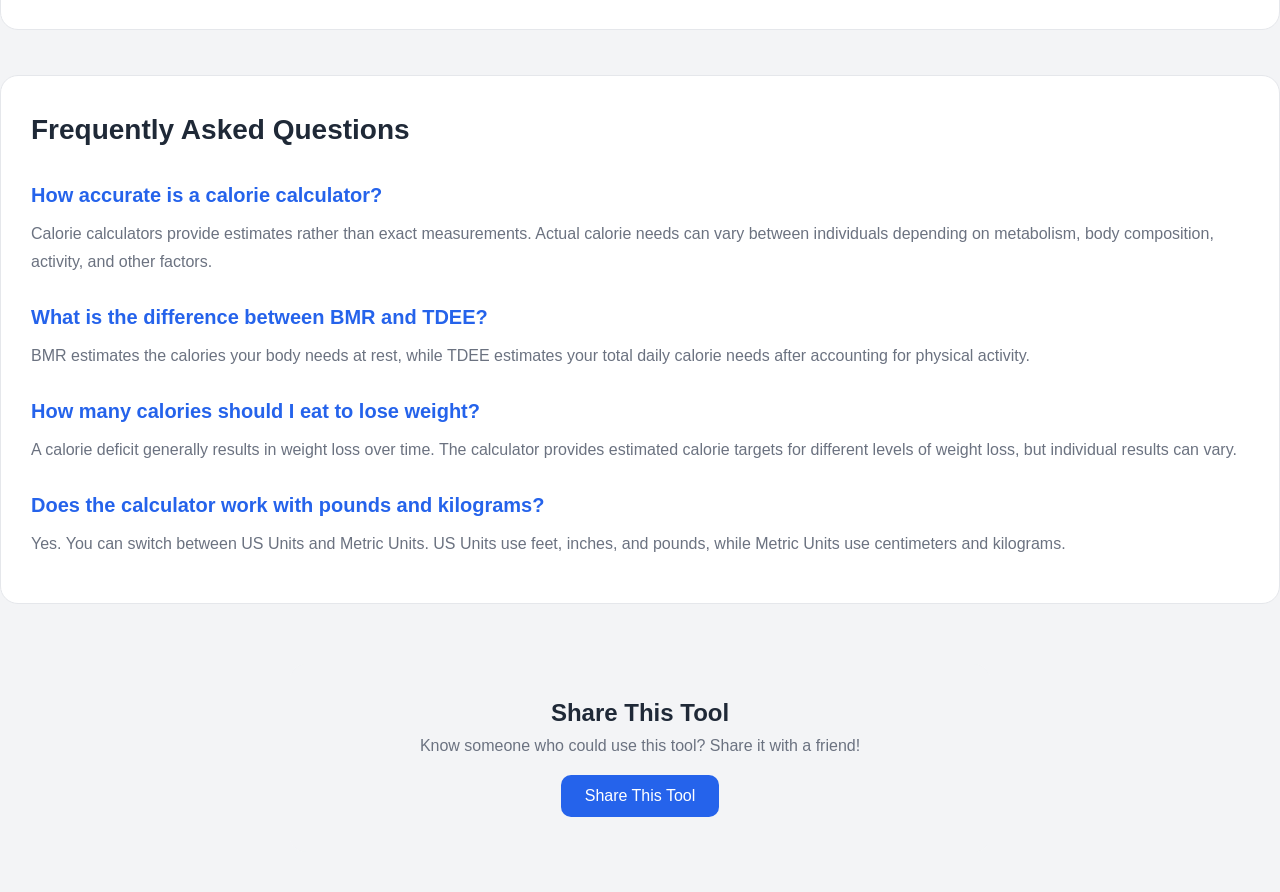
==== commit dc0dfdaa: "canonical for all" ====
--- a/calorie-calculator/index.html
+++ b/calorie-calculator/index.html
@@ -10,7 +10,7 @@
     <title>Calorie Calculator | WebHustle Tools</title>
 
     <meta name="description" content="Calculate your daily calorie needs for maintaining, losing, or gaining weight using our free calorie calculator.">
-
+<link rel="canonical" href="https://webhustletools.com/calorie-calculator/">
     <link rel="stylesheet" href="style.css">
 
 </head>
